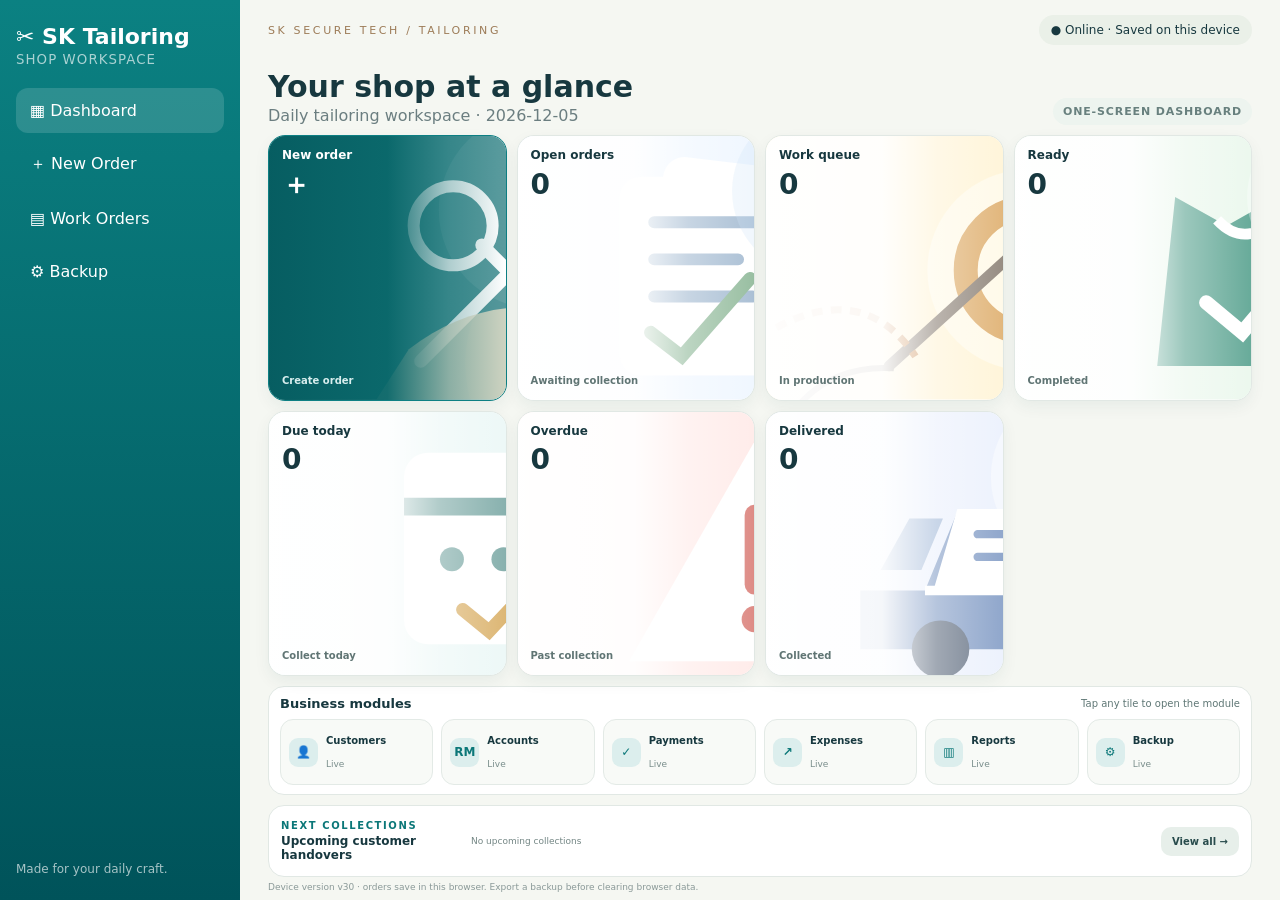
==== tailoring/index.html @ c2365d85 "Tailoring v30: load navigation hotfix" ====
<!doctype html>
<html lang="en">
<head>
  <meta charset="utf-8" />
  <meta name="viewport" content="width=device-width,initial-scale=1,viewport-fit=cover" />
  <meta name="theme-color" content="#0b7778" />
  <title>SK Tailoring</title>
  <link rel="manifest" href="./manifest.webmanifest" />
  <link rel="icon" href="./icon.svg" type="image/svg+xml" />
  <link rel="stylesheet" href="./style.css?v=30" />
</head>
<body>
  <div id="app"></div>
  <input id="restoreInput" type="file" accept="application/json,.json" hidden />
  <script src="./app.js?v=30"></script>
</body>
</html>
---- tailoring/style.css ----
:root{--teal:#0b7778;--teal2:#07585c;--ink:#17383f;--muted:#6b7e80;--paper:#f5f7f2;--line:#dfe7e2;--card:#fff;--accent:#e7f3f1;--shadow:0 10px 28px rgba(12,65,67,.08)}*{box-sizing:border-box}body{margin:0;background:var(--paper);color:var(--ink);font-family:Inter,system-ui,-apple-system,Segoe UI,Roboto,"Noto Sans Tamil",sans-serif}button,input,select,textarea{font:inherit}.app{min-height:100vh;display:grid;grid-template-columns:240px 1fr}.side{position:sticky;top:0;height:100vh;background:linear-gradient(180deg,#0b8182,#00535a);color:white;padding:24px 16px;display:flex;flex-direction:column;gap:20px}.brand{font-size:22px;font-weight:800}.side small{opacity:.65;letter-spacing:.08em}.nav{display:grid;gap:8px}.nav button{border:0;background:transparent;color:white;text-align:left;padding:13px 14px;border-radius:12px;cursor:pointer}.nav button.active,.nav button:hover{background:rgba(255,255,255,.14)}.made{margin-top:auto;font-size:12px;opacity:.65}.main{padding:28px;max-width:1220px;width:100%;margin:0 auto}.topline{display:flex;justify-content:space-between;gap:12px;align-items:center;margin-bottom:20px}.eyebrow{font-size:11px;letter-spacing:.24em;color:#9d7c58}.status{font-size:12px;background:#eaf0e8;border-radius:999px;padding:8px 12px}.h1{font-size:30px;margin:4px 0 6px}.sub{color:var(--muted);margin:0 0 20px}.heroGrid{display:grid;grid-template-columns:repeat(3,minmax(0,1fr));gap:16px}.dashCard{position:relative;min-height:190px;border-radius:22px;overflow:hidden;padding:20px;background:white;box-shadow:var(--shadow);border:1px solid rgba(20,80,80,.07);cursor:pointer}.dashCard h3{position:relative;z-index:2;margin:0 0 4px;font-size:16px}.dashCard .count{position:relative;z-index:2;font-size:38px;font-weight:800;line-height:1.05}.dashCard p{position:relative;z-index:2;margin:9px 0 0;max-width:46%;font-size:12px;color:#536d6e}.dashCard .art{position:absolute;inset:0 0 0 36%;display:flex;align-items:center;justify-content:center;opacity:.98}.dashCard .art svg{width:100%;height:100%}.c1{background:linear-gradient(135deg,#0d8b8c,#096d71);color:white}.c1 p{color:#dff6f2}.c2{background:linear-gradient(135deg,#eef6ff,#dfefff)}.c3{background:linear-gradient(135deg,#fff7df,#ffebbb)}.c4{background:linear-gradient(135deg,#eaf8ed,#d8f1df)}.c5{background:linear-gradient(135deg,#edf8f7,#dff1ed)}.c6{background:linear-gradient(135deg,#fff0ef,#ffd9d6)}.c7{background:linear-gradient(135deg,#edf3ff,#dbe8ff)}.quick{display:flex;flex-wrap:wrap;gap:10px;margin:18px 0}.pill{border:0;border-radius:12px;padding:11px 15px;background:#ecefe9;color:#304d50;cursor:pointer}.panel{background:white;border:1px solid var(--line);border-radius:22px;box-shadow:var(--shadow);padding:22px}.empty{min-height:230px;display:grid;place-items:center;text-align:center;color:var(--muted)}.steps{display:grid;grid-template-columns:repeat(6,1fr);gap:8px;margin:14px 0 18px}.step{padding:11px 8px;text-align:center;border-radius:12px;background:#eef4f3;color:#526b6d;font-size:13px}.step.active{background:var(--teal);color:#fff}.tabs{display:flex;gap:10px;flex-wrap:wrap;margin:12px 0 16px}.tab{border:0;background:#eef1eb;border-radius:12px;padding:11px 16px;font-weight:700;color:#345658;cursor:pointer}.tab.active{background:#d9eef0;outline:2px solid #4b9ca0}.grid{display:grid;grid-template-columns:repeat(3,minmax(0,1fr));gap:14px}.garment{border:1px solid var(--line);background:white;border-radius:16px;padding:10px;cursor:pointer;text-align:center;transition:.15s}.garment:hover{transform:translateY(-2px)}.garment.active{background:#dff1f2;outline:2px solid #2f9296}.garment .pic{height:150px;border-radius:12px;background:#faf6ee;display:grid;place-items:center;overflow:hidden}.garment .pic svg{width:100%;height:100%}.garment b{display:block;margin-top:10px;font-size:14px}.garment span{font-size:12px;color:#7c8a88}.sectionTitle{font-size:22px;margin:0 0 8px}.styleGroup{margin:18px 0}.styleGrid{display:grid;grid-template-columns:repeat(5,minmax(0,1fr));gap:12px}.styleCard{border:1px solid var(--line);border-radius:14px;padding:10px;background:white;cursor:pointer;text-align:center}.styleCard.active{background:#dff1f2;outline:2px solid #2e9498}.styleCard svg{width:100%;height:110px;background:#faf6ee;border-radius:10px}.form2{display:grid;grid-template-columns:1fr 1fr;gap:14px}.field{display:grid;gap:6px}.field label{font-size:13px;color:#587173}.field input,.field select,.field textarea{width:100%;border:1px solid #d7dfdb;border-radius:11px;padding:12px;background:#fff;color:#213f43}.field textarea{min-height:90px;resize:vertical}.measureLayout{display:grid;grid-template-columns:1.05fr .95fr;gap:18px}.measureList{display:grid;grid-template-columns:1fr 1fr;gap:12px}.measureList .field input:focus{outline:2px solid #3e999d}.diagram{position:sticky;top:20px;background:#eaf6f5;border-radius:18px;padding:16px;min-height:520px}.diagram .garmentRef{height:140px;background:#fff8ec;border-radius:14px;display:grid;place-items:center;margin-bottom:12px}.diagram svg{width:100%;height:290px}.hint{text-align:center;color:#6d8384;font-size:12px}.actions{display:flex;justify-content:space-between;gap:12px;margin-top:20px}.btn{border:0;border-radius:12px;padding:12px 18px;cursor:pointer}.btn.primary{background:var(--teal);color:#fff}.btn.secondary{background:#ecefe8;color:#304b4e}.btn.danger{background:#ffe8e6;color:#9a3530}.summary{display:grid;gap:10px}.row{display:flex;justify-content:space-between;gap:12px;padding:10px 0;border-bottom:1px solid #edf1ee}.money{font-size:28px;font-weight:800}.orders{display:grid;gap:12px}.order{border:1px solid var(--line);border-radius:16px;padding:14px;background:#fff;display:grid;grid-template-columns:1fr auto;gap:10px;align-items:center}.badge{display:inline-block;border-radius:999px;padding:6px 9px;background:#e7f1ef;font-size:12px}.photos{display:flex;gap:8px;flex-wrap:wrap}.photos img{width:86px;height:86px;object-fit:cover;border-radius:10px;border:1px solid var(--line)}.voiceBox{margin-top:14px;border:1px solid var(--line);border-radius:16px;padding:14px;background:#fbfcf8}.toast{position:fixed;right:18px;bottom:18px;background:#143b3f;color:#fff;padding:12px 16px;border-radius:12px;box-shadow:var(--shadow);z-index:50}.mobileTop{display:none}.copyright{font-size:11px;color:#8a9998;margin-top:18px}.numPad{display:grid;grid-template-columns:repeat(3,1fr);gap:8px;margin-top:12px}.numPad button{padding:11px;border:0;border-radius:10px;background:#fff;font-weight:700}.measureTabs{display:flex;gap:8px;margin:8px 0 14px}.measureTabs button{border:0;padding:9px 13px;border-radius:10px;background:#e7eee9}.measureTabs button.active{outline:2px solid #4b9ca0;background:#d9eef0}@media(max-width:900px){.app{grid-template-columns:1fr}.side{position:fixed;left:0;top:0;bottom:0;width:240px;z-index:40;transform:translateX(-100%);transition:.2s}.side.open{transform:translateX(0)}.mobileTop{display:flex;justify-content:space-between;align-items:center;margin-bottom:12px}.main{padding:16px}.heroGrid{grid-template-columns:1fr 1fr}.steps{grid-template-columns:repeat(3,1fr)}.grid{grid-template-columns:repeat(2,minmax(0,1fr))}.styleGrid{grid-template-columns:repeat(2,minmax(0,1fr))}.measureLayout{grid-template-columns:1fr}.diagram{position:static}.form2,.measureList{grid-template-columns:1fr}}@media(max-width:560px){.heroGrid{grid-template-columns:1fr}.dashCard{min-height:175px}.grid{grid-template-columns:1fr 1fr}.garment .pic{height:125px}.steps{grid-template-columns:repeat(2,1fr)}.main{padding:12px}.h1{font-size:25px}.panel{padding:15px}.dashCard p{max-width:52%}}

/* v20 visual refinement: full-card dashboard art + clearer image-first selection */
.dashCard{min-height:220px;isolation:isolate}
.dashCard .art{inset:0;opacity:.72;z-index:0;transform:scale(1.04);pointer-events:none}
.dashCard .art svg{width:100%;height:100%;object-fit:cover}
.dashCard::after{content:"";position:absolute;inset:0;z-index:1;background:linear-gradient(90deg,rgba(255,255,255,.94) 0%,rgba(255,255,255,.83) 34%,rgba(255,255,255,.26) 62%,rgba(255,255,255,.04) 100%);pointer-events:none}
.dashCard.c1::after{background:linear-gradient(90deg,rgba(4,93,96,.96) 0%,rgba(5,105,108,.83) 36%,rgba(7,116,119,.28) 68%,rgba(7,116,119,.04) 100%)}
.dashCard h3,.dashCard .count,.dashCard p{z-index:2}
.dashCard p{max-width:48%;font-weight:600}
.garment .pic{height:165px}
.garment .pic svg{transform:scale(1.03)}
.styleCard svg{height:125px}
.diagram{overflow:hidden}
.diagram #measureDiagram{background:rgba(255,255,255,.5);border-radius:14px;margin-top:8px}
@media(max-width:900px){.dashCard{min-height:205px}.dashCard .art{transform:scale(1.08)}}
@media(max-width:560px){.dashCard{min-height:205px}.dashCard p{max-width:55%}.garment .pic{height:138px}.styleCard svg{height:118px}}


/* v21 mobile-first correction */
html,body{max-width:100%;overflow-x:hidden}
.dashCard{min-height:220px}
.dashCard .art{inset:0!important;transform:none!important;opacity:.9}
.dashCard .art svg{width:100%;height:100%;display:block}
.dashCard::after{background:linear-gradient(90deg,rgba(255,255,255,.97) 0%,rgba(255,255,255,.91) 34%,rgba(255,255,255,.46) 56%,rgba(255,255,255,.08) 82%,rgba(255,255,255,0) 100%)}
.dashCard.c1::after{background:linear-gradient(90deg,rgba(5,92,96,.98) 0%,rgba(5,102,106,.92) 35%,rgba(5,106,110,.48) 58%,rgba(5,106,110,.08) 85%,rgba(5,106,110,0) 100%)}
.dashCard p{max-width:47%;line-height:1.35}
.order{width:100%}

@media(max-width:1100px){
 .app{grid-template-columns:1fr}
 .side{position:fixed;left:0;top:0;bottom:0;width:min(290px,82vw);height:100dvh;z-index:100;transform:translateX(-105%);transition:transform .22s ease;box-shadow:14px 0 36px rgba(0,0,0,.18)}
 .side.open{transform:translateX(0)}
 .mobileTop{display:flex;position:sticky;top:0;z-index:80;justify-content:space-between;align-items:center;margin:-16px -16px 14px;padding:12px 16px;background:rgba(245,247,242,.96);backdrop-filter:blur(10px);border-bottom:1px solid #e3e9e5}
 .main{max-width:none;width:100%;padding:16px}
 .topline{margin-top:2px}
 .heroGrid{grid-template-columns:repeat(2,minmax(0,1fr));gap:14px}
 .dashCard{min-height:210px}
 .dashCard h3{font-size:17px}
 .dashCard .count{font-size:36px}
 .dashCard p{font-size:12px;max-width:52%}
 .steps{grid-template-columns:repeat(3,1fr)}
 .grid{grid-template-columns:repeat(2,minmax(0,1fr))}
 .styleGrid{grid-template-columns:repeat(2,minmax(0,1fr))}
 .measureLayout{grid-template-columns:1fr}
 .diagram{position:static}
 .form2,.measureList{grid-template-columns:1fr}
 .panel{width:100%}
 .orders{width:100%}
 .order{grid-template-columns:minmax(0,1fr) auto}
}

@media(max-width:640px){
 .main{padding:12px}
 .mobileTop{margin:-12px -12px 12px;padding:10px 12px}
 .topline{align-items:flex-start;gap:8px}
 .eyebrow{font-size:9px;letter-spacing:.18em}
 .status{font-size:10px;padding:6px 9px;white-space:nowrap}
 .h1{font-size:25px;line-height:1.1}
 .sub{font-size:14px}
 .heroGrid{grid-template-columns:1fr}
 .dashCard{min-height:185px;padding:18px;border-radius:18px}
 .dashCard .count{font-size:34px}
 .dashCard p{font-size:13px;max-width:50%}
 .dashCard .art{opacity:.96}
 .quick{gap:8px}
 .pill{padding:10px 12px}
 .panel{padding:14px;border-radius:18px}
 .grid{grid-template-columns:1fr 1fr;gap:10px}
 .garment{padding:8px}
 .garment .pic{height:124px}
 .garment b{font-size:13px}
 .garment span{font-size:11px}
 .steps{grid-template-columns:repeat(2,1fr);gap:7px}
 .step{font-size:12px;padding:9px 6px}
 .styleGrid{grid-template-columns:1fr 1fr}
 .styleCard svg{height:105px}
 .order{grid-template-columns:1fr;gap:12px;padding:12px}
 .order .btn{width:100%}
 .actions{position:sticky;bottom:0;background:rgba(245,247,242,.96);padding:10px 0 2px;z-index:20}
}

@media(hover:none) and (pointer:coarse){
 .app{grid-template-columns:1fr}
 .side{position:fixed;left:0;top:0;bottom:0;width:min(290px,82vw);height:100dvh;z-index:100;transform:translateX(-105%);transition:transform .22s ease}
 .side.open{transform:translateX(0)}
 .mobileTop{display:flex}
}


/* v23 clear visual redesign */
.heroGrid{
  grid-template-columns:repeat(2,minmax(0,1fr));
  gap:18px;
}
.dashCard{
  min-height:250px;
  border-radius:24px;
  padding:0;
  overflow:hidden;
  border:0;
  box-shadow:0 14px 34px rgba(11,70,72,.12);
}
.dashCard[data-dash="new"]{
  grid-column:1/-1;
  min-height:285px;
}
.dashCard .art{
  inset:0!important;
  opacity:1!important;
  z-index:0;
}
.dashCard .art svg{
  width:100%;
  height:100%;
  display:block;
}
.dashCard::after{
  content:"";
  position:absolute;
  inset:0;
  z-index:1;
  background:linear-gradient(90deg,rgba(255,255,255,.98) 0%,rgba(255,255,255,.92) 34%,rgba(255,255,255,.56) 52%,rgba(255,255,255,.10) 76%,rgba(255,255,255,0) 100%);
}
.dashCard.c1::after{
  background:linear-gradient(90deg,rgba(4,75,79,.98) 0%,rgba(5,93,97,.93) 35%,rgba(5,102,106,.62) 54%,rgba(5,102,106,.12) 80%,rgba(5,102,106,0) 100%);
}
.dashCard h3,.dashCard .count,.dashCard p{
  position:relative;
  z-index:2;
  margin-left:22px;
}
.dashCard h3{
  margin-top:22px;
  font-size:20px;
  font-weight:800;
}
.dashCard .count{
  font-size:46px;
  margin-top:5px;
}
.dashCard p{
  max-width:42%;
  font-size:14px;
  line-height:1.45;
  font-weight:650;
}
.dashCard[data-dash="queue"] .art svg,
.dashCard[data-dash="delivered"] .art svg{
  transform:scale(1.08);
  transform-origin:center;
}
.dashCard[data-dash="queue"],
.dashCard[data-dash="delivered"]{
  min-height:270px;
}
.dashCard[data-dash="queue"] p,
.dashCard[data-dash="delivered"] p{
  max-width:38%;
}
.selectedDesignBanner{
  display:grid;
  grid-template-columns:220px 1fr;
  gap:22px;
  align-items:center;
  border:1px solid #dce8e3;
  background:linear-gradient(135deg,#f8fbf8,#edf7f5);
  border-radius:20px;
  padding:18px;
  margin-bottom:22px;
}
.selectedDesignImage{
  height:190px;
  border-radius:16px;
  overflow:hidden;
  background:#fff7ec;
  display:grid;
  place-items:center;
}
.selectedDesignImage svg,
.selectedDesignImage img{
  width:100%;
  height:100%;
  object-fit:cover;
}
.selectedDesignBanner h2{
  margin:4px 0 8px;
  font-size:26px;
}
.selectedDesignBanner p{
  margin:0;
  color:#667d7c;
  max-width:720px;
}
.miniLabel{
  display:inline-block;
  font-size:10px;
  letter-spacing:.16em;
  font-weight:800;
  color:#0b7778;
}
.styleGrid{
  grid-template-columns:repeat(4,minmax(0,1fr));
}
.styleCard{
  min-height:175px;
  padding:12px;
  transition:transform .15s ease,box-shadow .15s ease;
}
.styleCard:hover{
  transform:translateY(-2px);
  box-shadow:0 8px 20px rgba(11,70,72,.08);
}
.styleCard.active{
  box-shadow:0 0 0 3px rgba(46,148,152,.22);
}
.styleCard svg{
  height:125px;
}
.measureRefTitle,.activeMeasureTitle{
  display:flex;
  justify-content:space-between;
  gap:12px;
  align-items:baseline;
  margin-bottom:8px;
}
.measureRefTitle span,.activeMeasureTitle span{
  font-size:11px;
  text-transform:uppercase;
  letter-spacing:.1em;
  color:#6e8382;
}
.measureRefTitle b,.activeMeasureTitle b{
  font-size:13px;
}
.diagram .garmentRef{
  height:180px;
  margin-bottom:16px;
  overflow:hidden;
}
.diagram .garmentRef svg,
.diagram .garmentRef img{
  width:100%;
  height:100%;
  object-fit:cover;
}
.diagram #measureDiagram{
  background:white;
  border:1px solid #dbe7e2;
  padding:8px;
}
.garment{
  overflow:hidden;
}
.garment .pic{
  height:178px;
}
.garment .pic svg{
  transform:scale(1.06);
}

@media(max-width:900px){
  .heroGrid{grid-template-columns:1fr 1fr}
  .dashCard[data-dash="new"]{grid-column:1/-1}
  .styleGrid{grid-template-columns:repeat(2,minmax(0,1fr))}
  .selectedDesignBanner{grid-template-columns:170px 1fr}
  .selectedDesignImage{height:160px}
}
@media(max-width:640px){
  .heroGrid{grid-template-columns:1fr}
  .dashCard[data-dash="new"]{grid-column:auto}
  .dashCard,.dashCard[data-dash="queue"],.dashCard[data-dash="delivered"]{
    min-height:220px;
  }
  .dashCard h3{font-size:18px;margin-left:18px;margin-top:18px}
  .dashCard .count{font-size:40px;margin-left:18px}
  .dashCard p{font-size:13px;max-width:49%;margin-left:18px}
  .dashCard[data-dash="queue"] p,.dashCard[data-dash="delivered"] p{max-width:46%}
  .selectedDesignBanner{grid-template-columns:1fr;gap:14px;padding:14px}
  .selectedDesignImage{height:220px}
  .selectedDesignBanner h2{font-size:22px}
  .styleGrid{grid-template-columns:1fr 1fr}
  .styleCard{min-height:155px}
  .styleCard svg{height:105px}
  .garment .pic{height:138px}
}


/* v24 compact workspace — one-screen desktop dashboard */
.dashHeader{
  display:flex;
  align-items:end;
  justify-content:space-between;
  gap:16px;
  margin-bottom:10px;
}
.dashHeader .h1{margin-bottom:2px}
.dashHeader .sub{margin:0}
.dashLegend{
  font-size:11px;
  font-weight:800;
  letter-spacing:.08em;
  text-transform:uppercase;
  color:#68807e;
  background:#edf4ef;
  padding:7px 10px;
  border-radius:999px;
  white-space:nowrap;
}
.dashWorkspace{
  display:grid;
  gap:10px;
  min-height:0;
}
.statusTiles{
  display:grid;
  grid-template-columns:repeat(7,minmax(0,1fr));
  gap:10px;
}
.statusTile{
  position:relative;
  min-width:0;
  height:138px;
  overflow:hidden;
  border:1px solid #e1e8e4;
  border-radius:17px;
  padding:13px;
  text-align:left;
  background:#fff;
  color:#17383f;
  cursor:pointer;
  box-shadow:0 6px 16px rgba(20,67,68,.06);
}
.statusTile .tileText{
  position:relative;
  z-index:3;
  display:flex;
  height:100%;
  flex-direction:column;
  align-items:flex-start;
}
.tileLabel{
  font-size:12px;
  font-weight:800;
  line-height:1.15;
}
.statusTile strong{
  font-size:28px;
  line-height:1;
  margin-top:8px;
}
.statusTile small{
  margin-top:auto;
  max-width:72%;
  font-size:10px;
  font-weight:700;
  color:#607574;
  line-height:1.2;
}
.statusTile .tileArt{
  position:absolute;
  inset:0;
  z-index:0;
  opacity:.72;
}
.statusTile .tileArt svg{
  width:100%;
  height:100%;
  display:block;
}
.statusTile::after{
  content:"";
  position:absolute;
  inset:0;
  z-index:1;
  background:linear-gradient(90deg,rgba(255,255,255,.98) 0%,rgba(255,255,255,.91) 49%,rgba(255,255,255,.34) 72%,rgba(255,255,255,0) 100%);
  pointer-events:none;
}
.statusTile.c1{
  color:#fff;
  border-color:#0d7f83;
}
.statusTile.c1 small{color:#d8eeee}
.statusTile.c1::after{
  background:linear-gradient(90deg,rgba(5,92,96,.98) 0%,rgba(5,100,103,.92) 50%,rgba(5,100,103,.32) 76%,rgba(5,100,103,0) 100%);
}
.statusTile:hover{transform:translateY(-1px)}
.moduleSection{
  border:1px solid #e1e8e4;
  border-radius:16px;
  padding:10px 12px;
  background:#fff;
}
.moduleTitle{
  display:flex;
  align-items:center;
  justify-content:space-between;
  gap:14px;
  margin-bottom:8px;
}
.moduleTitle b{font-size:13px}
.moduleTitle span{font-size:10px;color:#788c8b}
.moduleGrid{
  display:grid;
  grid-template-columns:repeat(8,minmax(0,1fr));
  gap:8px;
}
.moduleTile{
  min-width:0;
  height:66px;
  border:1px solid #e3eae6;
  border-radius:13px;
  background:#f8faf7;
  display:grid;
  grid-template-columns:30px 1fr;
  grid-template-rows:1fr 1fr;
  column-gap:7px;
  align-items:center;
  padding:8px;
  text-align:left;
  color:#17383f;
  cursor:pointer;
}
.moduleIcon{
  grid-row:1/3;
  width:29px;
  height:29px;
  display:grid;
  place-items:center;
  border-radius:9px;
  background:#dceeed;
  color:#0b7778;
  font-size:12px;
  font-weight:900;
}
.moduleTile b{
  font-size:10px;
  white-space:nowrap;
  overflow:hidden;
  text-overflow:ellipsis;
}
.moduleTile small{
  font-size:9px;
  color:#7a8e8c;
}
.moduleTile.planned{opacity:.76}
.nextBar{
  min-height:72px;
  display:grid;
  grid-template-columns:180px 1fr auto;
  gap:10px;
  align-items:center;
  border:1px solid #e1e8e4;
  border-radius:16px;
  padding:10px 12px;
  background:#fff;
}
.nextBar>div:first-child{
  display:flex;
  flex-direction:column;
  gap:3px;
}
.nextBar>div:first-child b{font-size:12px}
.nextBarOrders{
  display:flex;
  gap:8px;
  min-width:0;
}
.nextChip{
  min-width:0;
  flex:1;
  border:1px solid #e4eae6;
  background:#f7f9f6;
  border-radius:11px;
  padding:8px 10px;
  text-align:left;
  display:flex;
  flex-direction:column;
  gap:2px;
  color:#17383f;
}
.nextChip b{
  font-size:11px;
  white-space:nowrap;
  overflow:hidden;
  text-overflow:ellipsis;
}
.nextChip span,.nextEmpty{
  font-size:9px;
  color:#738684;
}
.miniAction{
  border:0;
  border-radius:10px;
  padding:9px 11px;
  background:#e7efea;
  color:#284b4c;
  font-weight:700;
  font-size:10px;
}

/* Compact measurement workspace */
.measureHead{
  display:flex;
  justify-content:space-between;
  align-items:end;
  gap:16px;
  margin-bottom:10px;
}
.measureHead .sectionTitle{margin-bottom:2px}
.measureHead .sub{margin:0;font-size:11px}
.measureHead .measureTabs{margin:0;flex-wrap:nowrap}
.measureHead .measureTabs button{
  padding:7px 10px;
  font-size:10px;
}
.measureHead .measureTabs button:disabled{
  opacity:.35;
  cursor:not-allowed;
}
.compactMeasure{
  grid-template-columns:minmax(0,.95fr) minmax(420px,1.05fr);
  gap:14px;
  align-items:start;
}
.compactFields{
  grid-template-columns:repeat(2,minmax(0,1fr));
  gap:8px 10px;
}
.compactFields .field{gap:3px}
.compactFields label{font-size:10px}
.compactFields input{
  padding:8px 9px;
  min-height:36px;
}
.compactAdd{
  margin-top:9px!important;
  padding:8px 10px;
  font-size:10px;
}
.compactDiagram{
  padding:11px;
}
.compactVisualTop{
  display:grid;
  grid-template-columns:.72fr 1.28fr;
  gap:10px;
  align-items:start;
}
.compactDiagram .measureRefTitle,
.compactDiagram .activeMeasureTitle{
  margin-bottom:5px;
}
.compactDiagram .measureRefTitle span,
.compactDiagram .activeMeasureTitle span{
  font-size:8px;
}
.compactDiagram .measureRefTitle b,
.compactDiagram .activeMeasureTitle b{
  font-size:10px;
}
.compactDiagram .garmentRef{
  height:165px;
  margin:0;
}
.compactDiagram #measureDiagram{
  height:165px;
  margin:0;
  padding:4px;
  overflow:hidden;
}
.compactDiagram #measureDiagram svg{
  width:100%;
  height:100%;
}
.compactPad{
  grid-template-columns:repeat(5,1fr);
  gap:5px;
  margin-top:8px;
}
.compactPad button{
  padding:7px 4px;
  min-height:31px;
  font-size:11px;
}

/* On normal desktop screens the dashboard must stay within one viewport. */
@media(min-width:1101px){
  .page-dashboard{
    height:100dvh;
    overflow:hidden;
    display:flex;
    flex-direction:column;
    padding-top:15px;
    padding-bottom:8px;
  }
  .page-dashboard .topline{flex:0 0 auto}
  .page-dashboard .dashHeader{flex:0 0 auto}
  .page-dashboard .dashWorkspace{
    flex:1 1 auto;
    grid-template-rows:minmax(118px,1fr) auto auto;
  }
  .page-dashboard .statusTiles{min-height:0}
  .page-dashboard .statusTile{
    height:100%;
    min-height:118px;
    max-height:155px;
  }
  .page-dashboard .copyright{
    flex:0 0 auto;
    margin-top:5px;
    font-size:9px;
  }
  .page-new .panel{
    padding-top:14px;
    padding-bottom:14px;
  }
  .page-new .compactMeasure{
    max-height:455px;
  }
}

/* Tablet/mobile can scroll, but stays much denser than before. */
@media(max-width:1100px){
  .statusTiles{grid-template-columns:repeat(4,minmax(0,1fr))}
  .moduleGrid{grid-template-columns:repeat(4,minmax(0,1fr))}
  .nextBar{grid-template-columns:1fr}
  .nextBarOrders{width:100%}
}
@media(max-width:640px){
  .dashHeader{align-items:flex-start}
  .dashLegend{display:none}
  .statusTiles{grid-template-columns:repeat(2,minmax(0,1fr));gap:8px}
  .statusTile{height:120px;padding:10px}
  .statusTile strong{font-size:24px}
  .statusTile small{max-width:70%;font-size:9px}
  .moduleGrid{grid-template-columns:repeat(2,minmax(0,1fr))}
  .moduleTitle span{display:none}
  .nextBarOrders{flex-direction:column}
  .measureHead{align-items:flex-start;flex-direction:column}
  .measureHead .measureTabs{width:100%}
  .measureHead .measureTabs button{flex:1}
  .compactMeasure{grid-template-columns:1fr}
  .compactFields{grid-template-columns:repeat(2,minmax(0,1fr))}
  .compactVisualTop{grid-template-columns:1fr 1.25fr}
  .compactDiagram .garmentRef,.compactDiagram #measureDiagram{height:145px}
}


/* v25 functional business modules */
.moduleHead{
  display:flex;
  justify-content:space-between;
  align-items:flex-end;
  gap:16px;
  margin-bottom:12px;
}
.moduleHead .h1{margin:5px 0 2px}
.backDash{
  border:0;
  background:transparent;
  padding:0;
  color:#0b7778;
  font-weight:800;
  font-size:11px;
  cursor:pointer;
}
.moduleCount{
  padding:7px 10px;
  border-radius:999px;
  background:#edf4ef;
  color:#42615f;
  font-size:11px;
  font-weight:800;
}
.dataTable{
  display:grid;
  gap:8px;
}
.dataRow{
  display:grid;
  grid-template-columns:minmax(0,1fr) 140px 160px;
  gap:12px;
  align-items:center;
  padding:10px 12px;
  border:1px solid #e4ebe7;
  border-radius:12px;
  background:#fff;
}
.dataRow>div{
  display:flex;
  flex-direction:column;
  gap:2px;
}
.dataRow span,.dataRow small{
  font-size:9px;
  color:#738684;
}
.dataRow b{font-size:12px}
.financeGrid,.reportGrid{
  display:grid;
  grid-template-columns:repeat(5,minmax(0,1fr));
  gap:10px;
}
.financeCard,.reportGrid>div{
  min-height:110px;
  border:1px solid #e1e8e4;
  border-radius:15px;
  background:#fff;
  padding:14px;
  display:flex;
  flex-direction:column;
  justify-content:space-between;
}
.financeCard span,.reportGrid span{
  font-size:10px;
  color:#6f8381;
  font-weight:700;
}
.financeCard b,.reportGrid b{
  font-size:22px;
  color:#17383f;
}
.financeCard.accent{
  background:#0b7778;
  border-color:#0b7778;
}
.financeCard.accent span,.financeCard.accent b{color:#fff}
.expenseForm{
  display:grid;
  grid-template-columns:minmax(0,1fr) 160px auto;
  gap:8px;
  margin-bottom:12px;
}
.expenseForm input{
  border:1px solid #dfe7e2;
  border-radius:10px;
  padding:9px 10px;
  min-height:38px;
}
.reportGrid{
  grid-template-columns:repeat(6,minmax(0,1fr));
}
.reportGrid>div{
  min-height:95px;
}
.moduleTile:not(.planned):hover{
  border-color:#9ec7c2;
  background:#f2f9f7;
}
.statusTile{touch-action:manipulation}
.statusTile .tileArt{pointer-events:none}
.statusTile .tileText{pointer-events:none}

@media(max-width:900px){
  .financeGrid{grid-template-columns:repeat(2,minmax(0,1fr))}
  .reportGrid{grid-template-columns:repeat(2,minmax(0,1fr))}
  .dataRow{grid-template-columns:minmax(0,1fr) 110px 120px}
}
@media(max-width:640px){
  .moduleHead{align-items:flex-start;flex-direction:column}
  .expenseForm{grid-template-columns:1fr}
  .dataRow{grid-template-columns:1fr 1fr}
  .dataRow>div:first-child{grid-column:1/-1}
  .financeGrid,.reportGrid{grid-template-columns:1fr 1fr}
}


/* v26 simplified dashboard + obvious active filters */
.statusTiles{
  grid-template-columns:repeat(4,minmax(0,1fr));
  grid-auto-rows:minmax(112px,1fr);
}
.statusTile{
  height:auto;
  min-height:112px;
  max-height:132px;
}
.moduleGrid{
  grid-template-columns:repeat(6,minmax(0,1fr));
}
.moduleSection{
  padding:9px 11px;
}
.moduleTitle span{
  color:#5f7775;
}
.orderFilters{
  gap:7px;
  margin:8px 0 12px;
  flex-wrap:wrap;
}
.orderFilters .pill{
  border:1px solid #dbe5df;
  background:#edf1ee;
  color:#5f6f6e;
  font-weight:750;
  transition:.15s ease;
}
.orderFilters .pill:hover{
  border-color:#8ebfba;
  background:#e4f1ef;
}
.orderFilters .pill.active,
.orderFilters .pill[aria-pressed="true"]{
  background:#0b7778;
  border-color:#0b7778;
  color:#fff;
  box-shadow:0 4px 12px rgba(11,119,120,.22);
}
.orderFilters .pill.active::before{
  content:"✓ ";
  font-weight:900;
}
.moduleHead .sub b{
  color:#0b7778;
}
@media(min-width:1101px){
  .page-dashboard .dashWorkspace{
    grid-template-rows:minmax(230px,1fr) auto auto;
  }
  .page-dashboard .statusTiles{
    align-content:stretch;
  }
  .page-dashboard .statusTile{
    max-height:none;
  }
}
@media(max-width:1100px){
  .statusTiles{
    grid-template-columns:repeat(3,minmax(0,1fr));
  }
  .moduleGrid{
    grid-template-columns:repeat(3,minmax(0,1fr));
  }
}
@media(max-width:640px){
  .statusTiles{
    grid-template-columns:repeat(2,minmax(0,1fr));
    gap:8px;
  }
  .statusTile{
    min-height:118px;
    max-height:none;
  }
  .moduleGrid{
    grid-template-columns:repeat(2,minmax(0,1fr));
  }
  .orderFilters{
    display:grid;
    grid-template-columns:repeat(2,minmax(0,1fr));
  }
  .orderFilters .pill{
    width:100%;
    text-align:center;
  }
}


/* v27 business module polish */
.compactPanel{padding:12px}
.orderFilters{
  display:grid;
  grid-template-columns:repeat(7,minmax(0,1fr));
  gap:7px;
  margin:8px 0 12px;
}
.orderFilter{
  border:1px solid #dbe5df;
  border-radius:11px;
  background:#edf1ee;
  color:#5f6f6e;
  min-height:48px;
  padding:7px 9px;
  display:flex;
  align-items:center;
  justify-content:space-between;
  gap:8px;
  font-weight:800;
  cursor:pointer;
}
.orderFilter span{font-size:10px}
.orderFilter b{
  min-width:24px;
  height:24px;
  padding:0 6px;
  display:grid;
  place-items:center;
  border-radius:999px;
  background:#dde6e1;
  font-size:10px;
}
.orderFilter.active,
.orderFilter[aria-pressed="true"]{
  background:#0b7778;
  border-color:#0b7778;
  color:#fff;
  box-shadow:0 5px 14px rgba(11,119,120,.2);
}
.orderFilter.active b,
.orderFilter[aria-pressed="true"] b{
  background:rgba(255,255,255,.18);
}
.orderV27{
  padding:11px 12px;
  border-radius:13px;
}
.orderMain{min-width:0}
.orderTitle{
  display:flex;
  align-items:center;
  flex-wrap:wrap;
  gap:7px;
}
.orderTitle>b{font-size:12px}
.orderMeta{
  display:flex;
  flex-wrap:wrap;
  gap:6px 14px;
  margin-top:7px;
}
.orderMeta span{
  font-size:9px;
  color:#738684;
}
.orderMeta b{color:#284c4c}
.compactBtn{
  padding:8px 11px!important;
  min-width:66px;
}
.badge.status-new{background:#e7f1ef;color:#2f6f6c}
.badge.status-in-progress{background:#fff1d9;color:#9a6515}
.badge.status-ready{background:#e0f4e6;color:#2f7d48}
.badge.status-delivered{background:#e5ebf6;color:#526e9e}

.customerGrid{
  display:grid;
  grid-template-columns:repeat(2,minmax(0,1fr));
  gap:9px;
}
.customerCard{
  border:1px solid #e3eae6;
  border-radius:14px;
  padding:11px;
  display:grid;
  grid-template-columns:42px minmax(0,1fr);
  gap:10px;
  background:#fff;
}
.customerAvatar{
  width:42px;
  height:42px;
  border-radius:12px;
  display:grid;
  place-items:center;
  background:#dceeed;
  color:#0b7778;
  font-weight:900;
  font-size:17px;
}
.customerInfo{
  min-width:0;
  display:flex;
  flex-direction:column;
  gap:2px;
}
.customerInfo b{
  font-size:12px;
  white-space:nowrap;
  overflow:hidden;
  text-overflow:ellipsis;
}
.customerInfo span{
  font-size:9px;
  color:#758887;
}
.customerStats{
  grid-column:1/-1;
  display:grid;
  grid-template-columns:repeat(3,1fr);
  gap:6px;
}
.customerStats>div{
  border-radius:10px;
  background:#f5f8f5;
  padding:7px;
  display:flex;
  flex-direction:column;
  gap:2px;
}
.customerStats span{font-size:8px;color:#7a8c8a}
.customerStats b{font-size:10px}

.financeGridV27{grid-template-columns:repeat(5,minmax(0,1fr))}
.financeCard small{
  font-size:8px;
  color:#82918f;
}
.financeCard.warn{
  background:#fff7e7;
  border-color:#f1dfb8;
}
.accountLower{margin-top:10px}
.panelTitleRow{
  display:flex;
  align-items:center;
  justify-content:space-between;
  margin-bottom:8px;
}
.panelTitleRow b{font-size:12px}
.panelTitleRow span{font-size:9px;color:#788b89}
.compactData{
  grid-template-columns:minmax(0,1fr) 120px;
}
.smallEmpty{min-height:80px}

.paymentList{
  display:grid;
  gap:9px;
}
.paymentRow{
  border:1px solid #e3eae6;
  border-radius:13px;
  padding:10px 12px;
  background:#fff;
}
.paymentTop{
  display:flex;
  justify-content:space-between;
  gap:12px;
}
.paymentTop>div{
  display:flex;
  flex-direction:column;
  gap:2px;
}
.paymentTop>div:last-child{text-align:right}
.paymentTop b{font-size:11px}
.paymentTop span{font-size:9px;color:#748685}
.payBar{
  height:7px;
  margin:8px 0 4px;
  border-radius:999px;
  background:#edf1ee;
  overflow:hidden;
}
.payBar i{
  display:block;
  height:100%;
  background:#0b7778;
  border-radius:999px;
}
.paymentRow small{font-size:8px;color:#768986}

.expenseFormV27{
  grid-template-columns:minmax(0,1fr) 150px 135px auto;
}
.expenseForm select{
  border:1px solid #dfe7e2;
  border-radius:10px;
  padding:9px 10px;
  min-height:38px;
  background:#fff;
}
.expenseRow{
  grid-template-columns:minmax(0,1fr) 120px auto;
}
.iconBtn{
  width:32px;
  height:32px;
  border-radius:9px;
  border:1px solid #e2e9e5;
  background:#f8faf7;
  cursor:pointer;
}
.iconBtn.danger{
  color:#b24d49;
}
.iconBtn.danger:hover{
  background:#fff0ef;
  border-color:#efc8c5;
}

.reportGridV27{
  grid-template-columns:repeat(6,minmax(0,1fr));
}
.reportLower{
  margin-top:10px;
  display:grid;
  grid-template-columns:1.2fr .8fr;
  gap:14px;
}
.statusBars{
  display:grid;
  gap:8px;
}
.statusBarRow{
  display:grid;
  grid-template-columns:80px 1fr 24px;
  gap:8px;
  align-items:center;
}
.statusBarRow span,.statusBarRow b{font-size:9px}
.statusBarTrack{
  height:8px;
  border-radius:999px;
  background:#edf1ee;
  overflow:hidden;
}
.statusBarTrack i{
  display:block;
  height:100%;
  border-radius:999px;
  background:#0b7778;
}
.reportMoney{
  display:grid;
  grid-template-columns:1fr;
  gap:7px;
}
.reportMoney>div{
  border-radius:10px;
  background:#f5f8f5;
  padding:8px 10px;
  display:flex;
  align-items:center;
  justify-content:space-between;
}
.reportMoney span{font-size:9px;color:#718482}
.reportMoney b{font-size:11px}

@media(max-width:1100px){
  .orderFilters{grid-template-columns:repeat(4,minmax(0,1fr))}
  .financeGridV27{grid-template-columns:repeat(3,minmax(0,1fr))}
  .reportGridV27{grid-template-columns:repeat(3,minmax(0,1fr))}
}
@media(max-width:640px){
  .orderFilters{grid-template-columns:repeat(2,minmax(0,1fr))}
  .customerGrid{grid-template-columns:1fr}
  .financeGridV27{grid-template-columns:1fr 1fr}
  .reportGridV27{grid-template-columns:1fr 1fr}
  .reportLower{grid-template-columns:1fr}
  .expenseFormV27{grid-template-columns:1fr}
  .expenseRow{grid-template-columns:1fr auto}
  .expenseRow>div:first-child{grid-column:1/-1}
  .orderMeta{display:grid;grid-template-columns:1fr 1fr}
  .paymentTop{align-items:flex-start}
}


/* v28 order-flow overhaul */
.orderFlowHead{
  display:flex;
  align-items:flex-end;
  justify-content:space-between;
  gap:16px;
}
.editBadge{
  padding:7px 10px;
  border-radius:999px;
  background:#fff0cf;
  color:#8a6418;
  font-size:10px;
  font-weight:800;
}
.orderStep{
  padding:14px;
  min-height:0;
}
.orderActions{
  position:sticky;
  bottom:0;
  z-index:30;
  margin-top:8px;
  padding:8px 0 2px;
  background:linear-gradient(180deg,rgba(245,247,242,0),rgba(245,247,242,.96) 24%,rgba(245,247,242,.96));
}

/* Step 2 */
.dressWorkspace{
  display:grid;
  grid-template-columns:minmax(0,1.65fr) minmax(310px,.85fr);
  gap:14px;
  min-height:0;
}
.dressPicker,.designRefPanel{
  min-width:0;
}
.stepSectionHead{
  display:flex;
  align-items:flex-start;
  justify-content:space-between;
  gap:12px;
  margin-bottom:9px;
}
.stepSectionHead .sectionTitle{margin-bottom:3px}
.compactTabs{
  margin:0;
  display:flex;
  flex-wrap:wrap;
  justify-content:flex-end;
  gap:6px;
}
.compactTabs .tab{
  padding:7px 9px;
  font-size:10px;
}
.garmentViewport{
  max-height:470px;
  overflow:auto;
  padding-right:4px;
}
.garmentGridCompact{
  display:grid;
  grid-template-columns:repeat(3,minmax(0,1fr));
  gap:8px;
}
.garmentCompact{
  position:relative;
  min-width:0;
  border:1px solid #dfe7e2;
  border-radius:13px;
  background:#fff;
  padding:7px;
  display:grid;
  grid-template-columns:86px minmax(0,1fr);
  gap:8px;
  align-items:center;
  text-align:left;
  color:#17383f;
  cursor:pointer;
}
.garmentCompact:hover{
  border-color:#9bc7c3;
  background:#f6fbf9;
}
.garmentCompact.active{
  border:2px solid #15959a;
  background:#e8f7f6;
  box-shadow:0 0 0 3px rgba(21,149,154,.09);
}
.garmentThumb{
  height:78px;
  border-radius:9px;
  overflow:hidden;
  background:#fbf5ea;
}
.garmentThumb svg{
  width:100%;
  height:100%;
  display:block;
}
.garmentName{
  display:flex;
  flex-direction:column;
  gap:3px;
  min-width:0;
}
.garmentName b{
  font-size:11px;
  line-height:1.15;
}
.garmentName span{
  font-size:9px;
  color:#738684;
  overflow:hidden;
  text-overflow:ellipsis;
}
.garmentCompact>i{
  position:absolute;
  right:7px;
  top:7px;
  width:20px;
  height:20px;
  border-radius:999px;
  display:grid;
  place-items:center;
  background:#0b7778;
  color:#fff;
  font-style:normal;
  font-size:10px;
}
.designRefPanel{
  border:1px solid #dfe7e2;
  border-radius:15px;
  background:#f9fbf8;
  padding:12px;
  display:flex;
  flex-direction:column;
  gap:9px;
  align-self:start;
}
.designRefTop{
  display:flex;
  justify-content:space-between;
  gap:10px;
  align-items:flex-start;
}
.designRefTop h3{margin:2px 0 0;font-size:15px}
.selectedGarmentPill{
  padding:6px 9px;
  border-radius:999px;
  background:#dceeed;
  color:#0b7778;
  font-size:9px;
  font-weight:800;
}
.compactPhotos{
  display:flex;
  gap:6px;
  flex-wrap:wrap;
}
.photoWrap{
  position:relative;
  width:70px;
  height:70px;
}
.photoWrap img{
  width:100%;
  height:100%;
  object-fit:cover;
  border-radius:9px;
}
.photoWrap button{
  position:absolute;
  right:-4px;
  top:-4px;
  width:20px;
  height:20px;
  border:0;
  border-radius:50%;
  background:#b24d49;
  color:white;
  cursor:pointer;
}
.compactVoice{
  padding:9px;
}
.compactVoice .quick{margin-top:6px}

/* Step 3 */
.styleWorkspace{
  display:grid;
  gap:10px;
}
.selectedDesignStrip{
  display:grid;
  grid-template-columns:92px minmax(0,1fr) auto;
  gap:12px;
  align-items:center;
  border:1px solid #dce8e3;
  background:linear-gradient(135deg,#f8fbf8,#edf7f5);
  border-radius:14px;
  padding:10px;
}
.selectedDesignMini{
  height:82px;
  border-radius:10px;
  overflow:hidden;
  background:#fff7ec;
}
.selectedDesignMini svg,
.selectedDesignMini img{
  width:100%;
  height:100%;
  object-fit:cover;
}
.selectedDesignStrip h2{
  margin:1px 0 3px;
  font-size:20px;
}
.selectedDesignStrip p{
  margin:0;
  color:#6a7d7b;
  font-size:10px;
}
.styleCurrent{
  display:grid;
  gap:5px;
  min-width:130px;
}
.styleCurrent span{
  display:flex;
  justify-content:space-between;
  gap:8px;
  border-radius:9px;
  background:white;
  padding:6px 8px;
  font-size:9px;
  color:#718381;
}
.styleCurrent b{color:#17383f}
.styleColumns{
  display:grid;
  grid-template-columns:1fr 1.35fr;
  gap:10px;
}
.stylePane{
  border:1px solid #e1e8e4;
  border-radius:13px;
  padding:9px;
  background:#fff;
}
.stylePane h3{
  margin:0 0 7px;
  font-size:12px;
}
.styleGridCompact{
  display:grid;
  grid-template-columns:repeat(4,minmax(0,1fr));
  gap:6px;
}
.stylePane:first-child .styleGridCompact{
  grid-template-columns:repeat(3,minmax(0,1fr));
}
.styleGridCompact .styleCard{
  min-height:0;
  padding:5px;
  border-radius:10px;
}
.styleGridCompact .styleCard svg{
  height:72px;
}
.styleGridCompact .styleCard div{
  font-size:9px;
  margin-top:3px;
}
.styleGridCompact .styleCard.active{
  border:2px solid #14959a;
  background:#e7f6f5;
  box-shadow:0 0 0 3px rgba(20,149,154,.08);
}
.styleOptionsGrid{
  display:grid;
  grid-template-columns:repeat(3,minmax(0,1fr));
  gap:8px 10px;
}
.styleOptionsGrid .field{gap:3px}
.styleOptionsGrid label{font-size:9px}
.styleOptionsGrid select,
.styleOptionsGrid textarea{
  min-height:36px;
  padding:7px 8px;
  font-size:10px;
}
.notesField{grid-column:span 1}

/* Step 4 */
.measureWorkspace{
  display:grid;
  grid-template-columns:minmax(0,1fr) minmax(430px,.9fr);
  gap:12px;
  align-items:start;
}
.measureEntry{min-width:0}
.measureTool{
  min-width:0;
  align-self:start;
  border:1px solid #d7e8e5;
  border-radius:14px;
  background:#edf8f7;
  padding:10px;
  height:auto!important;
  min-height:0!important;
}
.measureVisuals{
  display:grid;
  grid-template-columns:.75fr 1.25fr;
  gap:8px;
}
.measureVisualCard{
  min-width:0;
}
.measureVisualCard .garmentRef,
.measureVisualCard #measureDiagram{
  height:145px;
  margin:0;
  border-radius:10px;
  overflow:hidden;
  background:#fff;
}
.measureVisualCard .garmentRef svg,
.measureVisualCard .garmentRef img,
.measureVisualCard #measureDiagram svg{
  width:100%;
  height:100%;
  object-fit:cover;
}
.keypadArea{
  margin-top:8px;
  display:grid;
  grid-template-columns:1fr auto;
  gap:8px;
}
.standardPad{
  display:grid;
  grid-template-columns:repeat(3,1fr);
  gap:5px;
}
.standardPad button,
.fractionBar button{
  min-height:34px;
  border:0;
  border-radius:8px;
  background:#fff;
  font-weight:800;
  cursor:pointer;
}
.fractionBar{
  display:grid;
  grid-template-columns:1fr;
  gap:5px;
  width:48px;
}
.compactFields{
  grid-template-columns:repeat(2,minmax(0,1fr));
}
.compactFields input{
  min-height:36px;
}
.measureHead{
  margin-bottom:8px;
}

/* Step 5 */
.chargesWorkspace{
  display:grid;
  grid-template-columns:minmax(0,1fr) 330px;
  gap:16px;
  align-items:start;
}
.chargeFields{
  display:grid;
  grid-template-columns:1fr 1fr;
  gap:10px;
  margin-top:12px;
}
.chargeSummary{
  border:1px solid #d9e9e6;
  border-radius:15px;
  background:#edf8f6;
  padding:13px;
  display:grid;
  gap:7px;
}
.chargeSummary>div{
  display:flex;
  align-items:center;
  justify-content:space-between;
  padding:8px 9px;
  border-radius:10px;
  background:#fff;
}
.chargeSummary span{font-size:10px;color:#6b7e7c}
.chargeSummary b{font-size:15px}
.balanceBox{
  background:#0b7778!important;
}
.balanceBox span,.balanceBox b{color:#fff!important}
.balanceBox b{font-size:23px}
.warnText{
  color:#b24d49;
  font-size:9px;
  font-weight:800;
}

/* Step 6 */
.reviewWorkspace{
  display:grid;
  grid-template-columns:minmax(0,1.4fr) minmax(280px,.6fr);
  gap:14px;
}
.reviewMain,.reviewMoney{
  border:1px solid #e1e8e4;
  border-radius:14px;
  background:#fff;
  padding:12px;
}
.reviewTitle{
  display:flex;
  justify-content:space-between;
  gap:12px;
  align-items:flex-start;
}
.reviewRows{
  display:grid;
  grid-template-columns:1fr 1fr;
  gap:1px;
  margin-top:8px;
}
.reviewRows>div{
  display:flex;
  justify-content:space-between;
  gap:12px;
  padding:9px 8px;
  background:#f7f9f6;
  border-radius:8px;
  margin:3px;
}
.reviewRows span{font-size:9px;color:#718381}
.reviewRows b{font-size:10px;text-align:right}
.reviewMoney{
  display:grid;
  gap:7px;
}
.reviewGarment{
  height:120px;
  border-radius:10px;
  overflow:hidden;
  background:#fbf5ea;
}
.reviewGarment svg,.reviewGarment img{
  width:100%;
  height:100%;
  object-fit:cover;
}
.reviewMoney>div:not(.reviewGarment){
  display:flex;
  justify-content:space-between;
  padding:8px;
  border-radius:9px;
  background:#f6f8f5;
}
.reviewMoney span{font-size:9px;color:#738684}
.reviewMoney b{font-size:12px}
.reviewBalance{
  background:#0b7778!important;
}
.reviewBalance span,.reviewBalance b{color:#fff!important}
.reviewBalance b{font-size:21px}

/* Order modal */
.orderModal{
  position:fixed;
  inset:0;
  z-index:500;
  display:grid;
  place-items:center;
  padding:18px;
  background:rgba(14,40,42,.38);
  backdrop-filter:blur(4px);
}
.orderModalCard{
  width:min(620px,100%);
  border-radius:18px;
  background:#fff;
  padding:16px;
  box-shadow:0 24px 70px rgba(0,0,0,.24);
}
.modalHead{
  display:flex;
  justify-content:space-between;
  gap:12px;
  align-items:flex-start;
}
.modalHead h3{margin:2px 0 0}
.modalStats{
  display:grid;
  grid-template-columns:repeat(3,1fr);
  gap:8px;
  margin:12px 0;
}
.modalStats>div{
  border-radius:10px;
  background:#f4f7f4;
  padding:9px;
  display:flex;
  flex-direction:column;
}
.modalStats span{font-size:9px;color:#748684}
.modalStats b{font-size:14px}
.modalActions{
  display:flex;
  justify-content:flex-end;
  gap:8px;
  margin-top:12px;
}
.dangerBtn{
  margin-right:auto;
  border:1px solid #e7b8b5!important;
  background:#fff0ef!important;
  color:#a33f3a!important;
}
.backupCompact{
  min-height:0!important;
}
.backupStats{
  display:flex;
  gap:8px;
  margin:12px 0 8px;
}
.backupStats span{
  padding:8px 10px;
  border-radius:10px;
  background:#f5f8f5;
  font-size:10px;
}
.backupStats b{font-size:15px}

/* keep new-order desktop within a practical viewport */
@media(min-width:1101px){
  .page-new .steps{
    margin-bottom:8px;
  }
  .page-new .orderStep{
    max-height:calc(100dvh - 250px);
    overflow:auto;
  }
  .page-new .orderStep2,
  .page-new .orderStep3,
  .page-new .orderStep4{
    overflow:hidden;
  }
  .page-new .garmentViewport{
    max-height:calc(100dvh - 360px);
  }
}

@media(max-width:1100px){
  .dressWorkspace,
  .chargesWorkspace,
  .reviewWorkspace,
  .measureWorkspace{
    grid-template-columns:1fr;
  }
  .styleColumns{
    grid-template-columns:1fr;
  }
  .designRefPanel{
    position:static;
  }
  .garmentGridCompact{
    grid-template-columns:repeat(2,minmax(0,1fr));
  }
  .page-new .orderStep{
    max-height:none;
    overflow:visible;
  }
  .garmentViewport{
    max-height:none;
    overflow:visible;
  }
}
@media(max-width:640px){
  .stepSectionHead{
    flex-direction:column;
  }
  .compactTabs{
    justify-content:flex-start;
  }
  .garmentGridCompact{
    grid-template-columns:1fr;
  }
  .garmentCompact{
    grid-template-columns:76px 1fr;
  }
  .styleColumns{
    grid-template-columns:1fr;
  }
  .styleGridCompact,
  .stylePane:first-child .styleGridCompact{
    grid-template-columns:repeat(2,minmax(0,1fr));
  }
  .selectedDesignStrip{
    grid-template-columns:70px 1fr;
  }
  .styleCurrent{
    grid-column:1/-1;
    grid-template-columns:1fr 1fr;
  }
  .styleOptionsGrid{
    grid-template-columns:1fr 1fr;
  }
  .notesField{grid-column:1/-1}
  .compactFields{
    grid-template-columns:1fr 1fr;
  }
  .measureVisuals{
    grid-template-columns:1fr 1.25fr;
  }
  .measureVisualCard .garmentRef,
  .measureVisualCard #measureDiagram{
    height:125px;
  }
  .chargeFields{
    grid-template-columns:1fr;
  }
  .reviewRows{
    grid-template-columns:1fr;
  }
  .modalStats{
    grid-template-columns:1fr 1fr 1fr;
  }
  .modalActions{
    flex-wrap:wrap;
  }
}


/* v29 interaction hardening */
.garmentCompact,
.styleCard,
.tab,
.measureTabs button,
.numPad button,
.fractionBar button{
  cursor:pointer;
  touch-action:manipulation;
  user-select:none;
  -webkit-tap-highlight-color:rgba(11,119,120,.14);
}
.garmentCompact.active{
  outline:3px solid rgba(11,119,120,.18);
  outline-offset:2px;
}
.styleCard.active{
  outline:3px solid rgba(11,119,120,.16);
  outline-offset:2px;
}
.tab.active,
.measureTabs button.active{
  background:#0b7778!important;
  color:#fff!important;
  border-color:#0b7778!important;
}
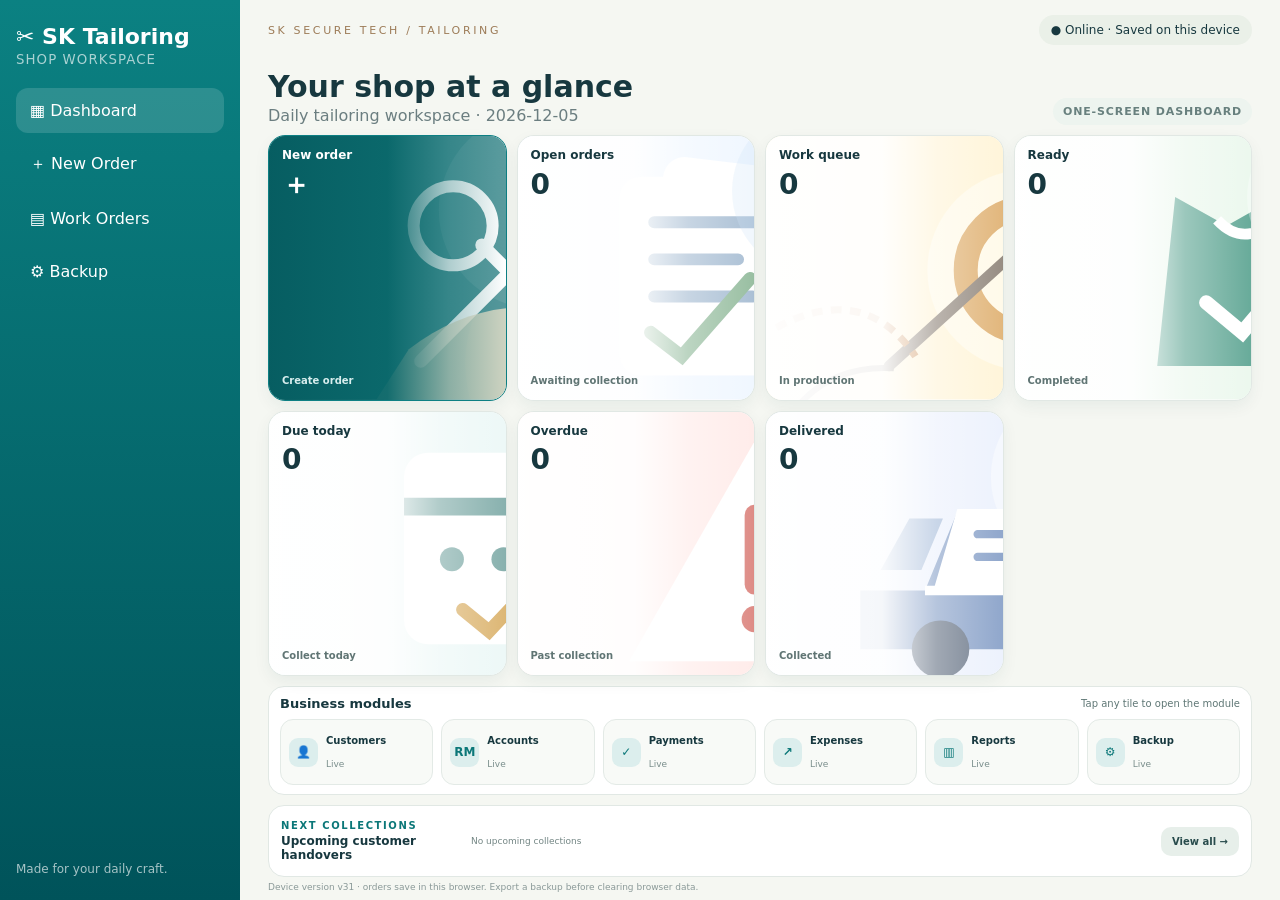
==== commit f81b9bb0: "Tailoring v31: load customer history assets" ====
--- a/tailoring/index.html
+++ b/tailoring/index.html
@@ -7,11 +7,11 @@
   <title>SK Tailoring</title>
   <link rel="manifest" href="./manifest.webmanifest" />
   <link rel="icon" href="./icon.svg" type="image/svg+xml" />
-  <link rel="stylesheet" href="./style.css?v=30" />
+  <link rel="stylesheet" href="./style.css?v=31" />
 </head>
 <body>
   <div id="app"></div>
   <input id="restoreInput" type="file" accept="application/json,.json" hidden />
-  <script src="./app.js?v=30"></script>
+  <script src="./app.js?v=31"></script>
 </body>
 </html>
--- a/tailoring/style.css
+++ b/tailoring/style.css
@@ -1823,3 +1823,150 @@
   color:#fff!important;
   border-color:#0b7778!important;
 }
+
+
+/* v31 previous-customer autocomplete */
+.customerStepV31{
+  display:grid;
+  grid-template-columns:minmax(0,1.35fr) minmax(320px,.65fr);
+  gap:14px;
+  align-items:start;
+}
+.customerEntry{
+  min-width:0;
+}
+.customerLookup{
+  position:relative;
+}
+.customerSuggestions{
+  position:absolute;
+  left:0;
+  right:0;
+  top:calc(100% + 5px);
+  z-index:80;
+  max-height:300px;
+  overflow:auto;
+  border:1px solid #dce7e2;
+  border-radius:13px;
+  background:#fff;
+  box-shadow:0 16px 38px rgba(22,65,65,.16);
+  padding:6px;
+}
+.customerSuggestion{
+  width:100%;
+  border:0;
+  border-radius:10px;
+  background:#fff;
+  padding:8px;
+  display:grid;
+  grid-template-columns:36px minmax(0,1fr) auto;
+  gap:8px;
+  align-items:center;
+  text-align:left;
+  color:#17383f;
+  cursor:pointer;
+}
+.customerSuggestion:hover{
+  background:#eef8f6;
+}
+.customerInitial{
+  width:36px;
+  height:36px;
+  border-radius:10px;
+  display:grid;
+  place-items:center;
+  background:#dceeed;
+  color:#0b7778;
+  font-weight:900;
+}
+.customerSuggestionMain,
+.customerSuggestionMeta{
+  display:flex;
+  flex-direction:column;
+  gap:2px;
+}
+.customerSuggestionMain b{
+  font-size:11px;
+}
+.customerSuggestionMain small,
+.customerSuggestionMeta small{
+  font-size:8px;
+  color:#748684;
+}
+.customerSuggestionMeta{
+  text-align:right;
+}
+.customerSuggestionMeta b{
+  font-size:9px;
+}
+.customerNoMatch{
+  padding:12px;
+  text-align:center;
+  font-size:10px;
+  color:#718482;
+}
+.previousCustomerPanel{
+  border:1px solid #dce7e2;
+  border-radius:14px;
+  background:#f8fbf8;
+  padding:11px;
+}
+.previousCustomerHead{
+  display:flex;
+  align-items:flex-start;
+  justify-content:space-between;
+  gap:10px;
+  margin-bottom:8px;
+}
+.previousCustomerHead h3{
+  margin:2px 0 0;
+  font-size:15px;
+}
+.historyCount{
+  padding:5px 8px;
+  border-radius:999px;
+  background:#e4efea;
+  font-size:8px;
+  font-weight:800;
+  color:#466260;
+}
+.customerHistoryList{
+  display:grid;
+  gap:6px;
+}
+.customerHistoryRow{
+  display:grid;
+  grid-template-columns:minmax(0,1fr) auto 85px;
+  gap:8px;
+  align-items:center;
+  border:1px solid #e3eae6;
+  border-radius:10px;
+  background:#fff;
+  padding:8px;
+}
+.customerHistoryRow>div{
+  display:flex;
+  flex-direction:column;
+  gap:2px;
+}
+.customerHistoryRow b{
+  font-size:9px;
+}
+.customerHistoryRow small,
+.customerHistoryRow span{
+  font-size:8px;
+  color:#748684;
+}
+.customerHistoryEmpty{
+  padding:18px 8px;
+  text-align:center;
+  border:1px dashed #d7e3dd;
+  border-radius:10px;
+  color:#748684;
+  font-size:9px;
+}
+@media(max-width:900px){
+  .customerStepV31{
+    grid-template-columns:1fr;
+  }
+}
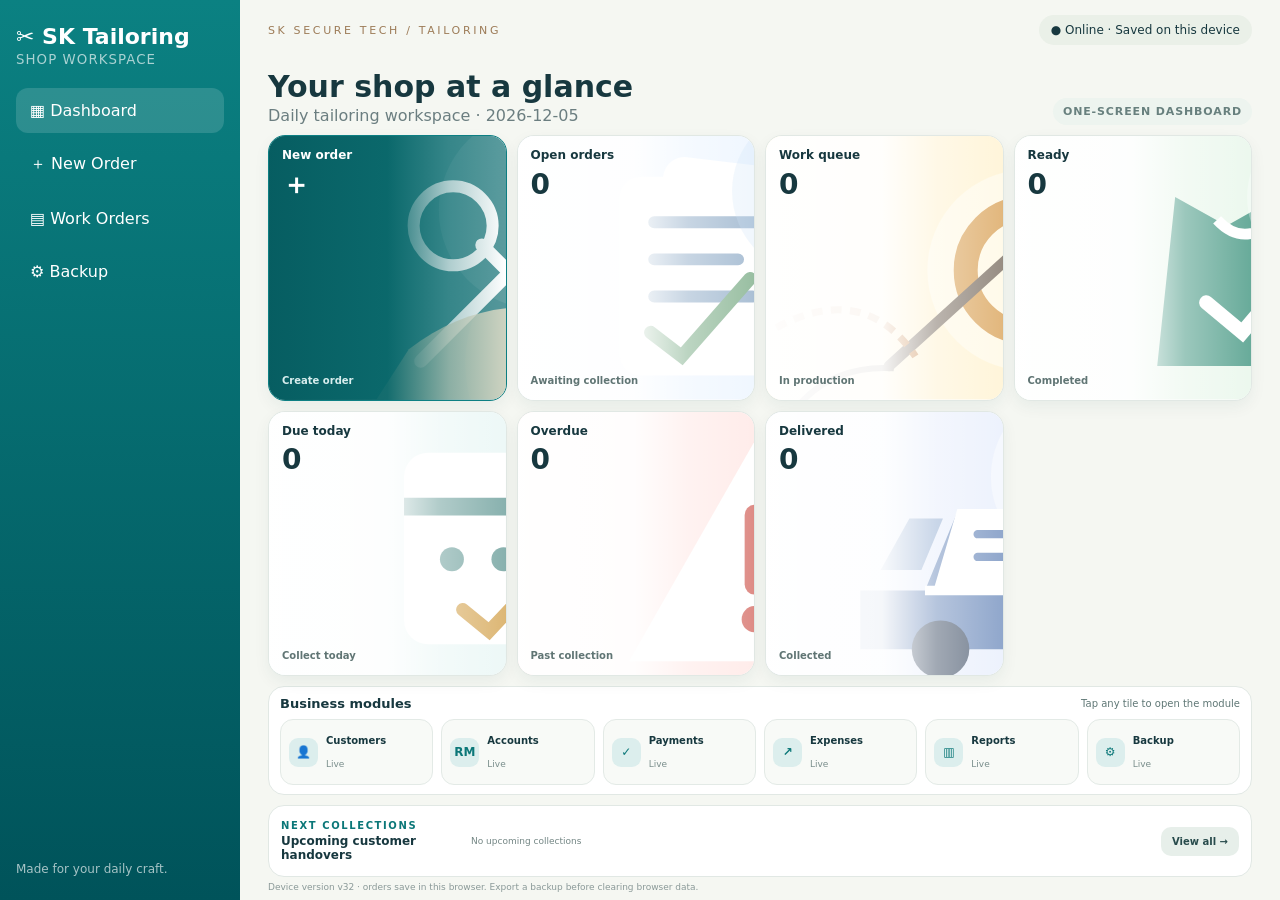
==== commit 3fcf446e: "Tailoring v32: load customer search hotfix" ====
--- a/tailoring/index.html
+++ b/tailoring/index.html
@@ -7,11 +7,11 @@
   <title>SK Tailoring</title>
   <link rel="manifest" href="./manifest.webmanifest" />
   <link rel="icon" href="./icon.svg" type="image/svg+xml" />
-  <link rel="stylesheet" href="./style.css?v=31" />
+  <link rel="stylesheet" href="./style.css?v=32" />
 </head>
 <body>
   <div id="app"></div>
   <input id="restoreInput" type="file" accept="application/json,.json" hidden />
-  <script src="./app.js?v=31"></script>
+  <script src="./app.js?v=32"></script>
 </body>
 </html>
--- a/tailoring/style.css
+++ b/tailoring/style.css
@@ -1970,3 +1970,57 @@
     grid-template-columns:1fr;
   }
 }
+
+
+/* v32 customer search visibility fix */
+.page-new .orderStep1{
+  max-height:none!important;
+  overflow:visible!important;
+}
+.customerStepV31{
+  overflow:visible!important;
+}
+.customerLookup{
+  overflow:visible!important;
+}
+.customerSuggestions{
+  position:static!important;
+  margin-top:6px;
+  max-height:190px;
+  overflow:auto;
+  box-shadow:none;
+  border:1px solid #dce7e2;
+  background:#fff;
+}
+.customerSuggestions[hidden]{
+  display:none!important;
+}
+.customerMatchHint{
+  display:flex;
+  flex-direction:column;
+  gap:3px;
+  padding:10px;
+  border:1px solid #dbe7e2;
+  border-radius:10px;
+  background:#fff;
+}
+.customerMatchHint span{
+  font-size:8px;
+  color:#6f8280;
+  text-transform:uppercase;
+  letter-spacing:.08em;
+}
+.customerMatchHint b{
+  font-size:11px;
+}
+.customerMatchHint small{
+  font-size:9px;
+  color:#718482;
+}
+.customerMatchHint em{
+  margin-top:3px;
+  font-size:8px;
+  color:#0b7778;
+  font-style:normal;
+  font-weight:700;
+}
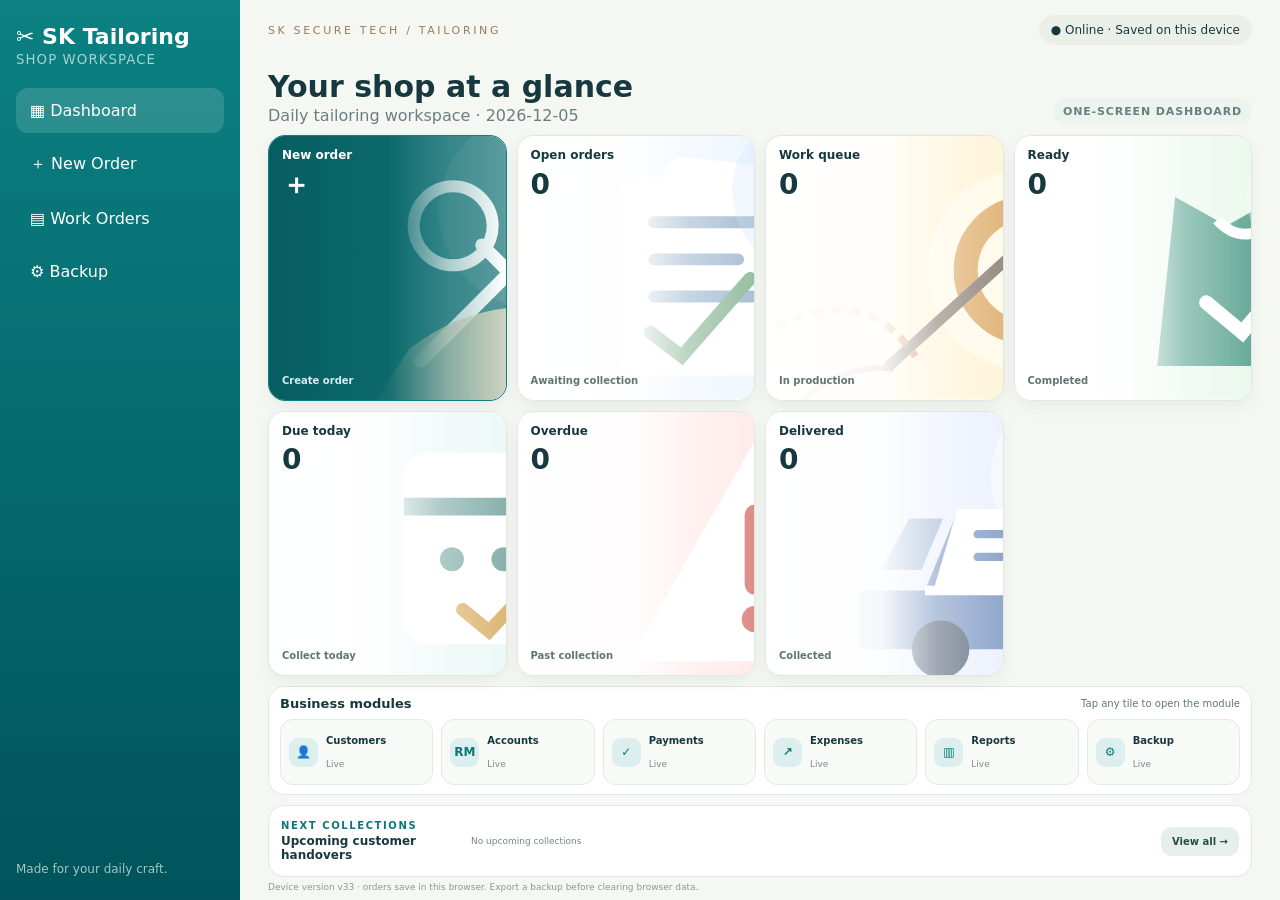
==== commit d8822f31: "Tailoring v33: load visual-first app assets" ====
--- a/tailoring/index.html
+++ b/tailoring/index.html
@@ -7,11 +7,11 @@
   <title>SK Tailoring</title>
   <link rel="manifest" href="./manifest.webmanifest" />
   <link rel="icon" href="./icon.svg" type="image/svg+xml" />
-  <link rel="stylesheet" href="./style.css?v=32" />
+  <link rel="stylesheet" href="./style.css?v=33" />
 </head>
 <body>
   <div id="app"></div>
   <input id="restoreInput" type="file" accept="application/json,.json" hidden />
-  <script src="./app.js?v=32"></script>
+  <script src="./app.js?v=33"></script>
 </body>
 </html>
--- a/tailoring/style.css
+++ b/tailoring/style.css
@@ -2024,3 +2024,248 @@
   font-style:normal;
   font-weight:700;
 }
+
+
+/* v33 approved visual-first tailoring redesign */
+.dressV33{display:grid;gap:12px}
+.dressTop{
+  display:flex;align-items:flex-start;justify-content:space-between;gap:16px
+}
+.dressTop .sub{margin:2px 0 0;font-size:11px}
+.categoryVisualTabs{
+  display:grid;grid-template-columns:repeat(4,minmax(92px,1fr));gap:6px
+}
+.categoryVisualTabs button{
+  border:1px solid #dfe7e2;background:#f7f9f6;border-radius:12px;
+  padding:7px 9px;display:grid;grid-template-columns:auto 1fr;grid-template-rows:1fr 1fr;
+  column-gap:6px;text-align:left;color:#294b4c;cursor:pointer;min-height:48px
+}
+.categoryVisualTabs button>span{grid-row:1/3;font-size:18px;align-self:center}
+.categoryVisualTabs button b{font-size:9px;align-self:end}
+.categoryVisualTabs button small{font-size:8px;color:#748583;align-self:start}
+.categoryVisualTabs button.active{
+  border-color:#0b8587;background:#e7f5f4;box-shadow:0 0 0 2px rgba(11,133,135,.10)
+}
+.dressMain{
+  display:grid;grid-template-columns:minmax(0,1fr) 285px;gap:12px;align-items:start
+}
+.garmentVisualGrid{
+  display:grid;grid-template-columns:repeat(4,minmax(0,1fr));gap:8px
+}
+.garmentVisualCard{
+  position:relative;border:1px solid #dfe7e2;border-radius:14px;background:#fff;
+  padding:7px;color:#17383f;text-align:left;cursor:pointer;min-width:0;
+  transition:transform .12s ease,border-color .12s ease,box-shadow .12s ease
+}
+.garmentVisualCard:hover{transform:translateY(-1px);border-color:#8ebfba}
+.garmentVisualCard.active{
+  border:2px solid #0b8587;background:#eaf7f6;
+  box-shadow:0 0 0 3px rgba(11,133,135,.10)
+}
+.garmentVisualArt{
+  height:126px;border-radius:10px;overflow:hidden;background:#fcf6ea
+}
+.garmentVisualArt svg{width:100%;height:100%;display:block}
+.garmentVisualLabel{padding:6px 3px 2px;display:flex;flex-direction:column;gap:2px}
+.garmentVisualLabel b{
+  font-size:10px;line-height:1.15;white-space:nowrap;overflow:hidden;text-overflow:ellipsis
+}
+.garmentVisualLabel span{
+  font-size:8px;color:#758684;white-space:nowrap;overflow:hidden;text-overflow:ellipsis
+}
+.garmentVisualCard>i{
+  position:absolute;right:9px;top:9px;width:23px;height:23px;border-radius:50%;
+  display:grid;place-items:center;background:#0b8587;color:#fff;font-style:normal;font-size:11px;
+  box-shadow:0 3px 10px rgba(0,0,0,.12)
+}
+.moreGarments{
+  width:100%;margin-top:8px;border:1px dashed #9ebfba;border-radius:11px;
+  background:#f5faf8;color:#0b7778;padding:9px;font-size:10px;font-weight:800;cursor:pointer
+}
+.designRefCompact{position:sticky;top:10px;padding:10px;gap:7px}
+.designRefCompact .field label{font-size:9px}
+.designRefCompact .field input,.designRefCompact .field textarea{padding:8px;font-size:9px}
+.designRefCompact .compactVoice{margin-top:0}
+.designRefCompact .quick{margin:5px 0;gap:5px}
+.designRefCompact .pill{padding:7px 8px;font-size:9px}
+
+/* single live style preview */
+.styleV33{
+  display:grid;grid-template-columns:320px minmax(0,1fr);gap:12px;align-items:start
+}
+.styleLivePanel{
+  position:sticky;top:10px;border:1px solid #d9e7e2;border-radius:16px;
+  background:linear-gradient(160deg,#f9fcf8,#edf7f5);padding:12px
+}
+.stylePreviewArt{
+  height:300px;border-radius:14px;overflow:hidden;background:#fcf6ea;
+  box-shadow:inset 0 0 0 1px rgba(18,83,82,.05)
+}
+.stylePreviewArt svg{width:100%;height:100%;display:block}
+.stylePreviewMeta{padding:9px 3px 0}
+.stylePreviewMeta h2{margin:2px 0 3px;font-size:20px}
+.stylePreviewMeta p{margin:0;color:#697d7b;font-size:9px;line-height:1.35}
+.stylePicked{display:flex;flex-wrap:wrap;gap:5px;margin-top:8px}
+.stylePicked span{
+  border-radius:999px;background:#fff;padding:5px 7px;font-size:8px;color:#6b7f7d
+}
+.stylePicked b{color:#0b7778}
+.styleControlArea{display:grid;gap:8px}
+.visualOptionGroup,.styleSelectPanel{
+  border:1px solid #e1e8e4;border-radius:14px;background:#fff;padding:9px
+}
+.groupHead{display:flex;align-items:center;justify-content:space-between;margin-bottom:7px}
+.groupHead h3{font-size:11px;margin:0}
+.groupHead span{
+  font-size:8px;background:#e7f2ee;color:#0b7778;border-radius:999px;padding:4px 7px;font-weight:800
+}
+.visualOptionGrid{
+  display:grid;grid-template-columns:repeat(4,minmax(0,1fr));gap:6px
+}
+.visualOption{
+  position:relative!important;padding:5px!important;min-height:0!important;border-radius:10px!important
+}
+.visualOption svg{height:82px!important}
+.visualOption div{font-size:8px!important;margin-top:2px!important}
+.visualOption>i{
+  position:absolute;right:5px;top:5px;width:19px;height:19px;border-radius:50%;
+  display:grid;place-items:center;background:#0b8587;color:#fff;font-style:normal;font-size:9px
+}
+.visualOption.active{
+  border:2px solid #0b8587!important;background:#e9f7f6!important;
+  outline:none!important;box-shadow:0 0 0 2px rgba(11,133,135,.09)!important
+}
+.styleSelectGrid{
+  display:grid;grid-template-columns:repeat(3,minmax(0,1fr));gap:7px
+}
+.styleSelectGrid .field{gap:3px}
+.styleSelectGrid label{font-size:8px}
+.styleSelectGrid select,.styleSelectGrid textarea{
+  min-height:34px;padding:6px 7px;font-size:9px;border-radius:9px
+}
+.styleSelectGrid .notesField{grid-column:1/-1}
+
+/* live measurement preview */
+.measureV33{display:grid;gap:8px}
+.measureDynamicLayout{
+  display:grid;grid-template-columns:minmax(0,1fr) minmax(430px,.92fr);gap:12px;align-items:start
+}
+.dynamicPreviewPanel{
+  position:sticky;top:8px;border:1px solid #d5e6e2;border-radius:15px;
+  background:linear-gradient(160deg,#eef9f7,#e3f3f1);padding:10px
+}
+.dynamicPreviewHead{
+  display:flex;align-items:flex-start;justify-content:space-between;gap:8px;margin-bottom:7px
+}
+.dynamicPreviewHead>div{display:flex;flex-direction:column;gap:2px}
+.dynamicPreviewHead b{font-size:11px}
+.activeMeasurementChip{
+  max-width:55%;white-space:nowrap;overflow:hidden;text-overflow:ellipsis;
+  padding:5px 7px;border-radius:999px;background:#0b8587;color:#fff;font-size:8px;font-weight:800
+}
+.liveMeasureSvg{display:grid;gap:6px}
+.liveGarmentCanvas{
+  position:relative;height:260px;border-radius:13px;overflow:hidden;background:#fff
+}
+.liveGarmentCanvas .garmentBase{
+  position:absolute;inset:0;width:100%;height:100%;display:block
+}
+.measureOverlay{
+  position:absolute;inset:0;width:100%;height:100%;pointer-events:none
+}
+.measureLiveLabel{
+  display:flex;align-items:center;justify-content:space-between;gap:8px;
+  padding:7px 9px;border-radius:9px;background:#fff
+}
+.measureLiveLabel span{font-size:9px;color:#667b79}
+.measureLiveLabel b{font-size:15px;color:#d9534f}
+.liveMeasureSvg>small{
+  display:block;font-size:7px;color:#708381;text-align:center
+}
+.dynamicPreviewPanel .keypadArea{margin-top:7px}
+.dynamicPreviewPanel .standardPad button,
+.dynamicPreviewPanel .fractionBar button{min-height:31px}
+.measureDynamicLayout .compactFields{grid-template-columns:repeat(2,minmax(0,1fr));gap:7px 9px}
+.measureDynamicLayout .compactFields label{font-size:8px}
+.measureDynamicLayout .compactFields input{min-height:34px;padding:7px 8px;font-size:11px}
+.measureTabs{flex-wrap:wrap}
+.measureTabs button{
+  cursor:pointer;touch-action:manipulation;font-size:9px;padding:7px 9px
+}
+.measureTabs button.active{
+  background:#0b8587!important;color:#fff!important;outline:none!important
+}
+
+/* visual accessibility */
+.garmentVisualCard,.visualOption,.categoryVisualTabs button{
+  touch-action:manipulation;-webkit-tap-highlight-color:rgba(11,133,135,.15)
+}
+
+/* desktop: keep visual flow compact */
+@media(min-width:1101px){
+  .page-new .orderStep2,
+  .page-new .orderStep3,
+  .page-new .orderStep4{
+    max-height:calc(100dvh - 245px);overflow:auto
+  }
+  .page-new .orderStep2{overflow:visible}
+}
+
+/* tablet */
+@media(max-width:1100px){
+  .dressMain{grid-template-columns:1fr}
+  .designRefCompact{position:static}
+  .garmentVisualGrid{grid-template-columns:repeat(3,minmax(0,1fr))}
+  .styleV33{grid-template-columns:270px minmax(0,1fr)}
+  .stylePreviewArt{height:250px}
+  .visualOptionGrid{grid-template-columns:repeat(3,minmax(0,1fr))}
+  .measureDynamicLayout{grid-template-columns:1fr}
+  .dynamicPreviewPanel{position:static}
+  .liveGarmentCanvas{height:240px}
+}
+
+/* mobile */
+@media(max-width:640px){
+  .dressTop{display:grid;gap:8px}
+  .categoryVisualTabs{grid-template-columns:repeat(4,1fr);width:100%}
+  .categoryVisualTabs button{
+    display:flex;flex-direction:column;align-items:center;justify-content:center;text-align:center;
+    min-width:0;padding:6px 3px;gap:1px
+  }
+  .categoryVisualTabs button>span{font-size:17px}
+  .categoryVisualTabs button b{font-size:8px}
+  .categoryVisualTabs button small{font-size:7px}
+  .garmentVisualGrid{grid-template-columns:repeat(2,minmax(0,1fr));gap:7px}
+  .garmentVisualArt{height:118px}
+  .garmentVisualLabel b{font-size:9px}
+  .garmentVisualLabel span{font-size:7px}
+  .styleV33{grid-template-columns:1fr}
+  .styleLivePanel{position:static;display:grid;grid-template-columns:150px 1fr;gap:8px;padding:8px}
+  .stylePreviewArt{height:150px}
+  .stylePreviewMeta{padding:2px 0}
+  .stylePreviewMeta h2{font-size:15px}
+  .stylePreviewMeta p{font-size:8px}
+  .stylePicked{gap:3px}
+  .stylePicked span{padding:4px 5px;font-size:7px}
+  .visualOptionGrid{grid-template-columns:repeat(3,minmax(0,1fr))}
+  .visualOption svg{height:70px!important}
+  .styleSelectGrid{grid-template-columns:1fr 1fr}
+  .measureDynamicLayout{grid-template-columns:1fr}
+  .measureDynamicLayout .compactFields{grid-template-columns:1fr 1fr}
+  .dynamicPreviewPanel{position:static}
+  .liveGarmentCanvas{height:220px}
+  .dynamicPreviewHead{align-items:center}
+  .activeMeasurementChip{max-width:48%}
+  .keypadArea{grid-template-columns:1fr 45px}
+}
+
+/* small phones */
+@media(max-width:430px){
+  .garmentVisualGrid{grid-template-columns:repeat(2,minmax(0,1fr))}
+  .garmentVisualArt{height:105px}
+  .visualOptionGrid{grid-template-columns:repeat(2,minmax(0,1fr))}
+  .styleLivePanel{grid-template-columns:125px 1fr}
+  .stylePreviewArt{height:125px}
+  .measureDynamicLayout .compactFields{grid-template-columns:1fr 1fr}
+  .liveGarmentCanvas{height:195px}
+}
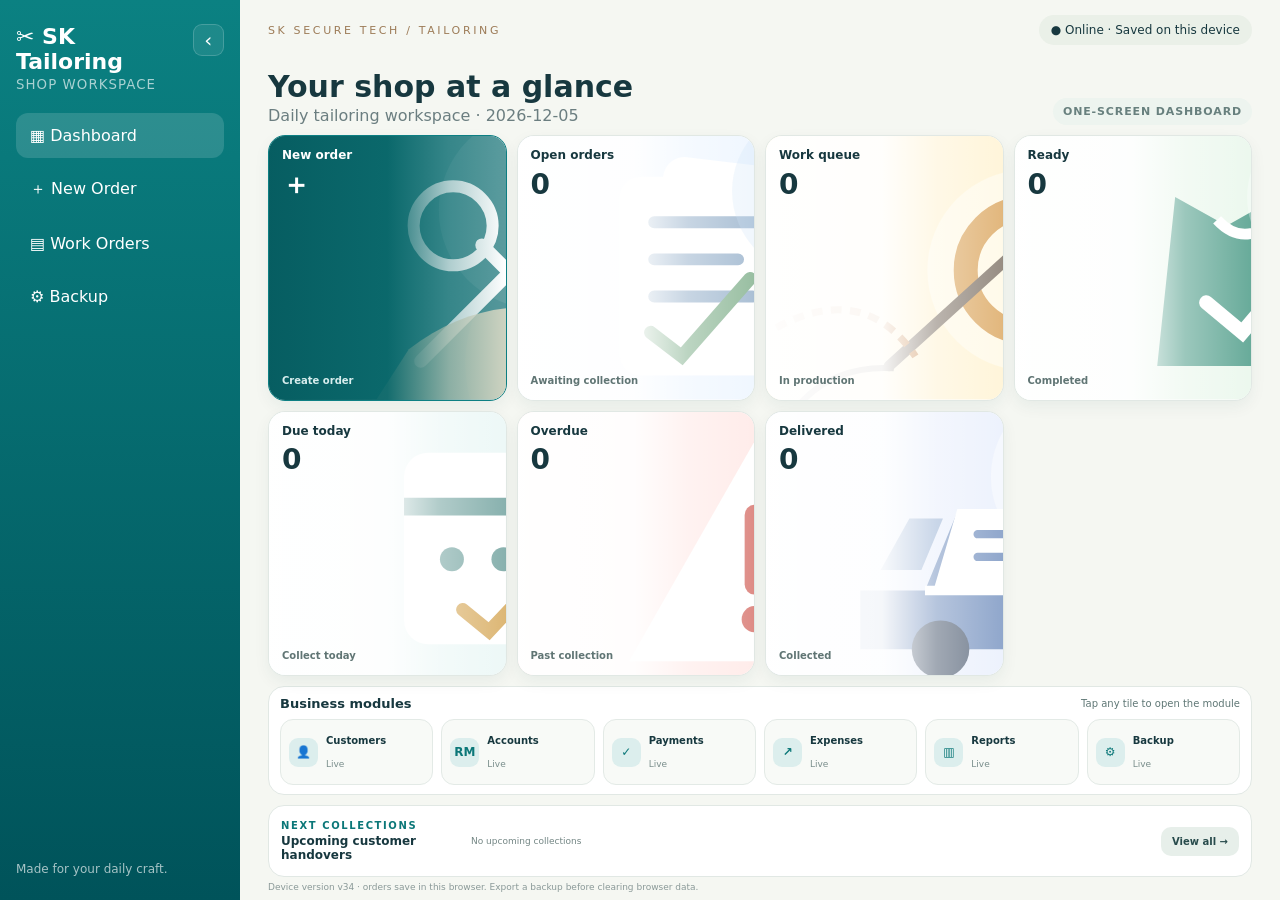
==== commit 2899e66f: "Tailoring v34: load rebuilt visual assets" ====
--- a/tailoring/index.html
+++ b/tailoring/index.html
@@ -7,11 +7,11 @@
   <title>SK Tailoring</title>
   <link rel="manifest" href="./manifest.webmanifest" />
   <link rel="icon" href="./icon.svg" type="image/svg+xml" />
-  <link rel="stylesheet" href="./style.css?v=33" />
+  <link rel="stylesheet" href="./style.css?v=34" />
 </head>
 <body>
   <div id="app"></div>
   <input id="restoreInput" type="file" accept="application/json,.json" hidden />
-  <script src="./app.js?v=33"></script>
+  <script src="./app.js?v=34"></script>
 </body>
 </html>
--- a/tailoring/style.css
+++ b/tailoring/style.css
@@ -2269,3 +2269,166 @@
   .measureDynamicLayout .compactFields{grid-template-columns:1fr 1fr}
   .liveGarmentCanvas{height:195px}
 }
+
+
+/* v34 approved visual-first rebuild: mobile-first, detail options, live measurement */
+.sideHead{display:flex;align-items:flex-start;justify-content:space-between;gap:8px}
+.sideCollapseBtn{
+  width:32px;height:32px;border:1px solid rgba(255,255,255,.18);border-radius:9px;
+  background:rgba(255,255,255,.08);color:#fff;cursor:pointer;font-size:20px;line-height:1
+}
+.app.sideCollapsed{grid-template-columns:78px 1fr}
+.app.sideCollapsed .side{padding:22px 10px}
+.app.sideCollapsed .brand span,
+.app.sideCollapsed .side small,
+.app.sideCollapsed .nav button{font-size:0}
+.app.sideCollapsed .brand{font-size:22px;text-align:center}
+.app.sideCollapsed .nav button{
+  text-align:center;padding:13px 8px
+}
+.app.sideCollapsed .nav button::first-letter{font-size:18px}
+.app.sideCollapsed .made{display:none}
+
+/* Step 2: larger pictures, exactly two columns on phone/tablet */
+@media(max-width:900px){
+  .dressMain{grid-template-columns:1fr!important}
+  .designRefCompact{position:static!important}
+  .garmentVisualGrid{grid-template-columns:repeat(2,minmax(0,1fr))!important}
+  .garmentVisualArt{height:150px!important}
+  .garmentVisualLabel b{font-size:11px!important}
+  .garmentVisualLabel span{font-size:9px!important}
+  .categoryVisualTabs{grid-template-columns:repeat(4,minmax(0,1fr))!important}
+}
+
+/* Step 3: one hero preview, option-specific detail drawings */
+.styleV34{display:grid;gap:10px}
+.styleHero{
+  display:grid;grid-template-columns:minmax(240px,340px) minmax(0,1fr);gap:12px;
+  align-items:stretch;border:1px solid #d9e7e2;border-radius:16px;
+  background:linear-gradient(150deg,#edf8f6,#fbfcf8);padding:11px
+}
+.styleHeroArt{
+  height:310px;border-radius:14px;overflow:hidden;background:#fcf6ea;
+  box-shadow:inset 0 0 0 1px rgba(11,119,120,.06)
+}
+.styleHeroArt svg{width:100%;height:100%;display:block}
+.styleHeroInfo{padding:7px 5px;min-width:0}
+.styleHeroInfo h2{margin:3px 0 5px;font-size:23px}
+.styleHeroInfo p{margin:0;max-width:600px;color:#687d7b;font-size:10px;line-height:1.45}
+.styleCustomerRef{
+  margin-top:10px;display:flex;align-items:center;gap:8px;
+  padding:7px;border:1px solid #dce7e2;border-radius:10px;background:#fff
+}
+.styleCustomerRef span{font-size:8px;color:#687d7b}
+.styleCustomerRef img{width:52px;height:52px;object-fit:cover;border-radius:8px;margin-left:auto}
+.styleGroupsV34{
+  display:grid;grid-template-columns:repeat(2,minmax(0,1fr));gap:9px
+}
+.visualOptionGridV34{
+  display:grid;grid-template-columns:repeat(3,minmax(0,1fr));gap:6px
+}
+.visualOptionGridV34 .visualOption svg{height:92px!important}
+.visualOptionGridV34 .visualOption div{
+  white-space:nowrap;overflow:hidden;text-overflow:ellipsis;font-size:8px!important
+}
+.visualOptionGridV34 .visualOption{min-width:0!important}
+.styleV34 .styleSelectPanel{padding:10px}
+.styleV34 .styleSelectGrid{grid-template-columns:repeat(3,minmax(0,1fr))}
+
+/* Step 4: preview dominant and measurement entry cards */
+.measureV34{display:grid;gap:9px}
+.measureHeadV34{
+  display:flex;align-items:flex-end;justify-content:space-between;gap:12px
+}
+.measureHeadV34 .sub{margin-bottom:0;font-size:10px}
+.measureLayoutV34{
+  display:grid;grid-template-columns:minmax(390px,.9fr) minmax(0,1.1fr);gap:11px;align-items:start
+}
+.measurePreviewV34{
+  position:sticky;top:8px;border:1px solid #d6e6e1;border-radius:16px;
+  background:linear-gradient(160deg,#eef9f7,#e3f2ef);padding:10px
+}
+.measurePreviewV34 .liveGarmentCanvas{height:350px}
+.measurePreviewV34 .liveMeasureSvg>small{font-size:8px}
+.measureEntryV34{
+  border:1px solid #e0e8e3;border-radius:16px;background:#fff;padding:10px
+}
+.measureListV34{
+  display:grid;grid-template-columns:repeat(2,minmax(0,1fr));gap:7px
+}
+.measureFieldCard{
+  display:grid;gap:4px;padding:7px;border:1px solid #dce5e1;border-radius:11px;
+  background:#fbfcf9;cursor:text;transition:.12s
+}
+.measureFieldCard span{font-size:8px;color:#59716f;font-weight:700}
+.measureFieldCard input{
+  width:100%;min-height:34px;padding:7px 8px;border:1px solid #d7dfdb;border-radius:8px;
+  background:#fff;color:#17383f;font-size:11px
+}
+.measureFieldCard.active{
+  border:2px solid #0b8587;background:#edf8f6;box-shadow:0 0 0 2px rgba(11,133,135,.08)
+}
+.measureFieldCard.active span{color:#0b7778}
+.measureEntryBottom{display:grid;grid-template-columns:auto 1fr;gap:9px;align-items:start;margin-top:8px}
+.measureEntryBottom .compactAdd{margin:0;white-space:nowrap}
+.measureEntryBottom .keypadArea{margin:0}
+.measureEntryBottom .standardPad button,
+.measureEntryBottom .fractionBar button{min-height:34px}
+
+/* Stronger active state everywhere */
+.visualOption.active,
+.garmentVisualCard.active{
+  box-shadow:0 0 0 3px rgba(11,133,135,.14)!important
+}
+.visualOption.active::after{
+  content:"SELECTED";position:absolute;left:6px;top:6px;
+  padding:3px 5px;border-radius:999px;background:#0b8587;color:#fff;font-size:6px;font-weight:900;letter-spacing:.04em
+}
+
+/* tablet/mobile */
+@media(max-width:900px){
+  .app.sideCollapsed{grid-template-columns:1fr}
+  .sideCollapseBtn{display:none}
+  .styleHero{
+    grid-template-columns:1fr!important;
+    padding:9px
+  }
+  .styleHeroArt{
+    height:285px!important;
+    max-width:430px;width:100%;margin:0 auto
+  }
+  .styleHeroInfo{text-align:center}
+  .stylePicked{justify-content:center}
+  .styleCustomerRef{max-width:430px;margin:9px auto 0}
+  .styleGroupsV34{grid-template-columns:1fr!important}
+  .visualOptionGridV34{grid-template-columns:repeat(2,minmax(0,1fr))!important}
+  .visualOptionGridV34 .visualOption svg{height:110px!important}
+  .styleV34 .styleSelectGrid{grid-template-columns:1fr 1fr!important}
+  .measureHeadV34{display:grid;gap:7px}
+  .measureLayoutV34{grid-template-columns:1fr!important}
+  .measurePreviewV34{position:static!important}
+  .measurePreviewV34 .liveGarmentCanvas{height:310px}
+  .measureListV34{grid-template-columns:repeat(2,minmax(0,1fr))}
+}
+@media(max-width:640px){
+  .dressTop{gap:7px}
+  .garmentVisualArt{height:135px!important}
+  .styleHeroArt{height:250px!important}
+  .styleHeroInfo h2{font-size:18px}
+  .styleHeroInfo p{font-size:9px}
+  .visualOptionGridV34 .visualOption svg{height:96px!important}
+  .styleV34 .styleSelectGrid{grid-template-columns:1fr 1fr!important}
+  .measurePreviewV34 .liveGarmentCanvas{height:260px}
+  .measureListV34{grid-template-columns:1fr 1fr}
+  .measureEntryBottom{grid-template-columns:1fr}
+  .measureEntryBottom .compactAdd{justify-self:start}
+  .measureFieldCard{padding:6px}
+  .measureFieldCard span{font-size:7.5px}
+  .measureFieldCard input{min-height:32px}
+}
+@media(max-width:430px){
+  .garmentVisualArt{height:118px!important}
+  .styleHeroArt{height:220px!important}
+  .visualOptionGridV34 .visualOption svg{height:86px!important}
+  .measurePreviewV34 .liveGarmentCanvas{height:230px}
+}
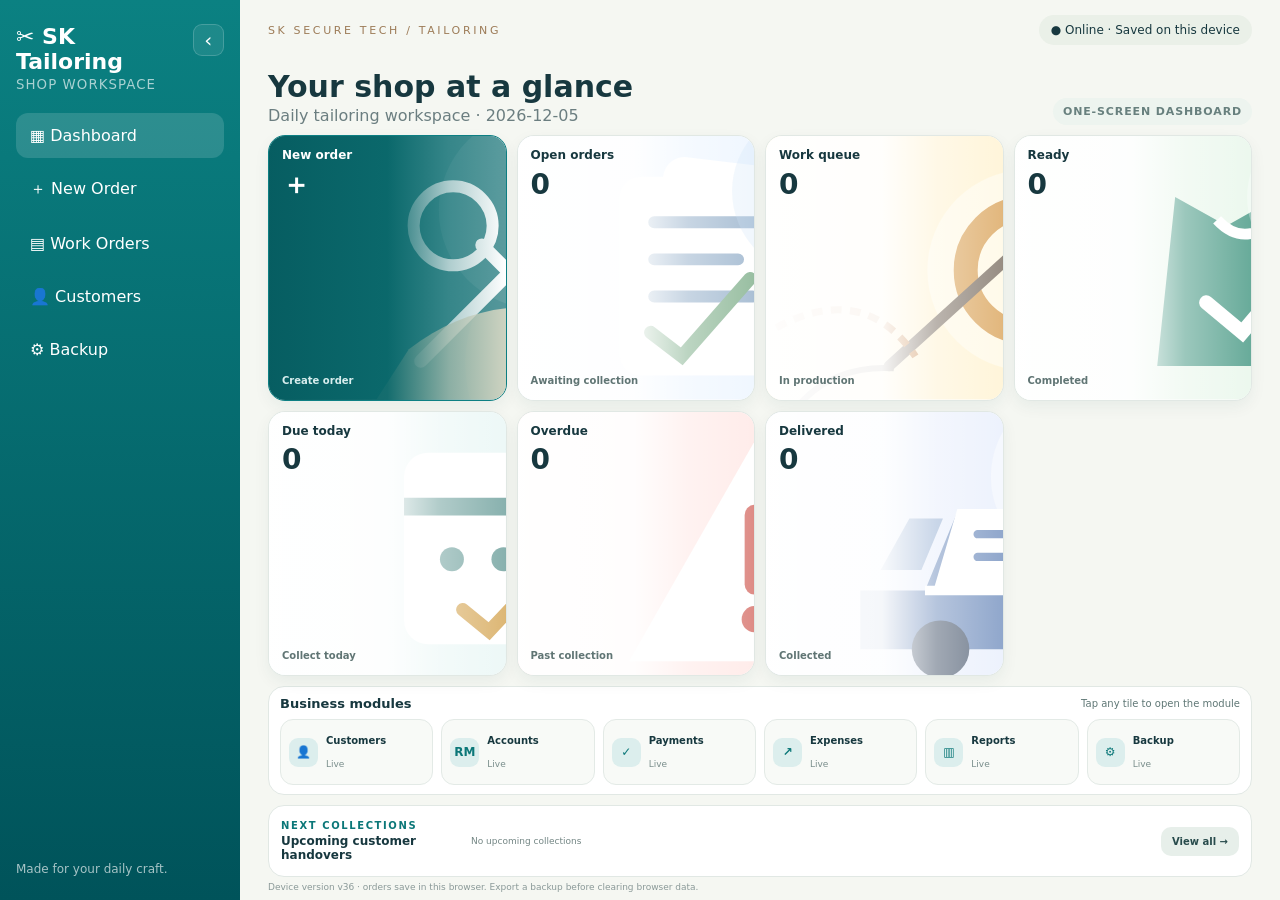
==== commit b96a844e: "Tailoring v36: load approved workflow assets" ====
--- a/tailoring/index.html
+++ b/tailoring/index.html
@@ -7,11 +7,11 @@
   <title>SK Tailoring</title>
   <link rel="manifest" href="./manifest.webmanifest" />
   <link rel="icon" href="./icon.svg" type="image/svg+xml" />
-  <link rel="stylesheet" href="./style.css?v=34" />
+  <link rel="stylesheet" href="./style.css?v=36r1" />
 </head>
 <body>
   <div id="app"></div>
   <input id="restoreInput" type="file" accept="application/json,.json" hidden />
-  <script src="./app.js?v=34"></script>
+  <script src="./app.js?v=36r1"></script>
 </body>
 </html>
--- a/tailoring/style.css
+++ b/tailoring/style.css
@@ -2432,3 +2432,167 @@
   .visualOptionGridV34 .visualOption svg{height:86px!important}
   .measurePreviewV34 .liveGarmentCanvas{height:230px}
 }
+
+
+/* v34 r2 compact reference + review polish */
+.dressMainV34{display:block}
+.referenceDetails{
+  margin-top:9px!important;position:static!important;padding:0!important;overflow:hidden
+}
+.referenceDetails summary{
+  list-style:none;cursor:pointer;padding:10px 12px;display:flex;align-items:center;justify-content:space-between;gap:10px;
+  background:#f6faf7;color:#21494b;border-radius:13px;font-weight:800;font-size:10px
+}
+.referenceDetails summary::-webkit-details-marker{display:none}
+.referenceDetails summary small{font-size:8px;color:#738684;font-weight:600}
+.referenceDetails[open] summary{border-bottom:1px solid #e1e9e4;border-radius:13px 13px 0 0}
+.referenceDetailsBody{padding:10px}
+.reviewStyleSummary{max-width:68%;text-align:right;line-height:1.35;font-size:10px}
+.reviewGarment svg{width:100%;height:100%;display:block}
+@media(max-width:900px){
+  .referenceDetails summary{font-size:11px}
+  .referenceDetails summary small{font-size:8px}
+}
+@media(max-width:640px){
+  .referenceDetails summary{align-items:flex-start;flex-direction:column;gap:2px}
+  .reviewStyleSummary{max-width:62%;font-size:9px}
+}
+
+
+/* v36 approved-preview alignment */
+.dressV36{display:grid;gap:10px}
+.dressTopV36{display:flex;align-items:flex-end;justify-content:space-between;gap:14px}
+.dressToolsV36{display:flex;align-items:center;gap:10px;flex-wrap:wrap;justify-content:flex-end}
+.garmentSearchBox{
+  min-width:190px;display:flex;align-items:center;gap:6px;border:1px solid #d7e2dd;
+  background:#fff;border-radius:10px;padding:7px 10px;color:#0b7778
+}
+.garmentSearchBox input{border:0;outline:0;background:transparent;min-width:0;width:100%;font-size:10px}
+.previewGallery{
+  display:grid!important;grid-template-columns:repeat(5,minmax(0,1fr))!important;gap:8px!important
+}
+.previewGallery .garmentVisualCard{
+  min-width:0!important;background:#fff;border-radius:13px!important;padding:7px!important;
+  box-shadow:0 3px 12px rgba(16,75,76,.05)
+}
+.previewGallery .garmentVisualArt{height:145px!important;border-radius:10px!important;overflow:hidden}
+.previewGallery .garmentVisualArt svg{width:100%;height:100%;display:block}
+.previewGallery .garmentVisualLabel{padding:7px 3px 2px!important}
+.previewGallery .garmentVisualLabel b{font-size:10px!important}
+.previewGallery .garmentVisualLabel span{font-size:8px!important}
+.emptySearch{padding:30px;text-align:center;color:#70817e}
+
+/* Style screen close to approved preview */
+.styleV34,.styleV35,.styleV36{gap:9px}
+.styleHero{
+  grid-template-columns:270px minmax(0,1fr)!important;
+  background:#fff!important;border:1px solid #d9e5df!important;padding:9px!important
+}
+.styleHeroArt{height:260px!important;background:#fff8ee!important}
+.styleHeroInfo{align-self:center}
+.styleGroupsV34{grid-template-columns:1fr!important}
+.visualOptionGroup{padding:9px!important;background:#fff!important}
+.visualOptionGridV34{
+  display:grid!important;grid-template-columns:repeat(4,minmax(0,1fr))!important;gap:7px!important
+}
+.styleGarmentThumb{height:120px;overflow:hidden;border-radius:9px;background:#fff8ee}
+.styleGarmentThumb svg{width:100%;height:100%;display:block}
+.visualOptionGridV34 .visualOption svg{height:100%!important}
+.visualOptionGridV34 .visualOption>div:last-of-type{font-size:9px!important;padding-top:5px}
+.visualOption.active::after{content:"✓ SELECTED"!important;top:5px!important;left:5px!important}
+.styleV34 .styleSelectGrid{grid-template-columns:repeat(3,minmax(0,1fr))!important}
+
+/* Measurement screen: fields + large live garment */
+.measureV34{gap:10px}
+.measureHeadV34{align-items:flex-end}
+.measureLayoutV34{grid-template-columns:minmax(0,.95fr) minmax(430px,1.05fr)!important}
+.measurePreviewV34{
+  grid-column:2;grid-row:1;position:sticky!important;top:8px!important;background:#fff!important
+}
+.measureEntryV34{grid-column:1;grid-row:1}
+.measurePreviewV34 .liveGarmentCanvas{height:430px!important;background:#fff8ee;border-radius:12px}
+.measureViewTabs{display:flex;gap:5px;margin-bottom:7px}
+.measureViewTabs button{
+  border:1px solid #cfe0da;border-radius:8px;background:#f3f8f5;padding:6px 10px;font-size:8px;color:#365d5b
+}
+.measureViewTabs button.active{background:#0b8587;color:#fff;border-color:#0b8587}
+.measureOverlay,.garmentBase{position:absolute;inset:0;width:100%;height:100%}
+.liveGarmentCanvas{position:relative;overflow:hidden}
+.measureLiveLabel{
+  display:flex;justify-content:space-between;gap:8px;align-items:center;
+  margin-top:7px;padding:8px 10px;border-radius:9px;background:#eef8f6
+}
+.measureLiveLabel span{font-size:8px;color:#607977}.measureLiveLabel b{font-size:12px}
+.measureListV34{grid-template-columns:repeat(2,minmax(0,1fr))!important}
+.measureFieldCard input{font-size:12px!important}
+
+/* Charges like preview */
+.chargesV36{display:grid;gap:12px}
+.chargesHead{display:flex;justify-content:space-between;align-items:flex-end;gap:12px}
+.chargeTotalHero{
+  min-width:150px;border-radius:14px;background:#e8f7f4;border:1px solid #cfe5df;padding:10px 14px;text-align:right
+}
+.chargeTotalHero span{display:block;font-size:8px;color:#65807d}
+.chargeTotalHero b{display:block;font-size:22px;color:#0b5f63;margin-top:3px}
+.chargeFieldsV36{
+  display:grid;grid-template-columns:repeat(3,minmax(0,1fr));gap:9px;
+  border:1px solid #dde7e2;border-radius:15px;background:#fff;padding:11px
+}
+.chargeBalanceCard{
+  border-radius:11px;background:#fff3d9;border:1px solid #f0ddab;padding:9px 11px;display:grid;align-content:center
+}
+.chargeBalanceCard span{font-size:8px;color:#7d6a42}.chargeBalanceCard b{font-size:18px}.chargeBalanceCard small{font-size:8px}
+.chargeNotes{grid-column:span 2}
+
+/* Review visual */
+.reviewWorkspace{align-items:stretch!important}
+.reviewMoney{background:#fff!important}
+.reviewGarment{height:250px!important;background:#fff8ee;border-radius:12px;overflow:hidden}
+.reviewGarment svg{width:100%;height:100%}
+
+/* Sidebar preview alignment */
+.side .nav [data-nav="customers"]{display:block}
+
+@media(max-width:1050px){
+  .previewGallery{grid-template-columns:repeat(4,minmax(0,1fr))!important}
+  .measureLayoutV34{grid-template-columns:1fr 1fr!important}
+  .measurePreviewV34 .liveGarmentCanvas{height:360px!important}
+}
+@media(max-width:900px){
+  .dressTopV36{display:grid;gap:8px}
+  .dressToolsV36{justify-content:stretch}
+  .garmentSearchBox{flex:1;min-width:100%}
+  .previewGallery{grid-template-columns:repeat(2,minmax(0,1fr))!important}
+  .previewGallery .garmentVisualArt{height:185px!important}
+  .styleHero{grid-template-columns:1fr!important}
+  .styleHeroArt{height:310px!important}
+  .visualOptionGridV34{grid-template-columns:repeat(2,minmax(0,1fr))!important}
+  .styleGarmentThumb{height:150px}
+  .styleV34 .styleSelectGrid{grid-template-columns:repeat(2,minmax(0,1fr))!important}
+  .measureLayoutV34{grid-template-columns:1fr!important}
+  .measurePreviewV34,.measureEntryV34{grid-column:1!important;grid-row:auto!important}
+  .measurePreviewV34{order:2;position:static!important}
+  .measureEntryV34{order:1}
+  .measurePreviewV34 .liveGarmentCanvas{height:400px!important}
+  .chargeFieldsV36{grid-template-columns:repeat(2,minmax(0,1fr))}
+  .chargeNotes{grid-column:span 2}
+}
+@media(max-width:640px){
+  .previewGallery .garmentVisualArt{height:155px!important}
+  .previewGallery .garmentVisualLabel b{font-size:11px!important}
+  .categoryVisualTabs{width:100%;grid-template-columns:repeat(4,minmax(0,1fr))!important}
+  .styleHeroArt{height:280px!important}
+  .styleGarmentThumb{height:120px}
+  .measurePreviewV34 .liveGarmentCanvas{height:330px!important}
+  .measureListV34{grid-template-columns:1fr 1fr!important}
+  .chargesHead{display:grid}
+  .chargeTotalHero{text-align:left}
+  .chargeFieldsV36{grid-template-columns:1fr 1fr}
+}
+@media(max-width:430px){
+  .previewGallery .garmentVisualArt{height:138px!important}
+  .styleHeroArt{height:245px!important}
+  .styleGarmentThumb{height:105px}
+  .measurePreviewV34 .liveGarmentCanvas{height:290px!important}
+  .measureFieldCard span{font-size:8px!important}
+}
